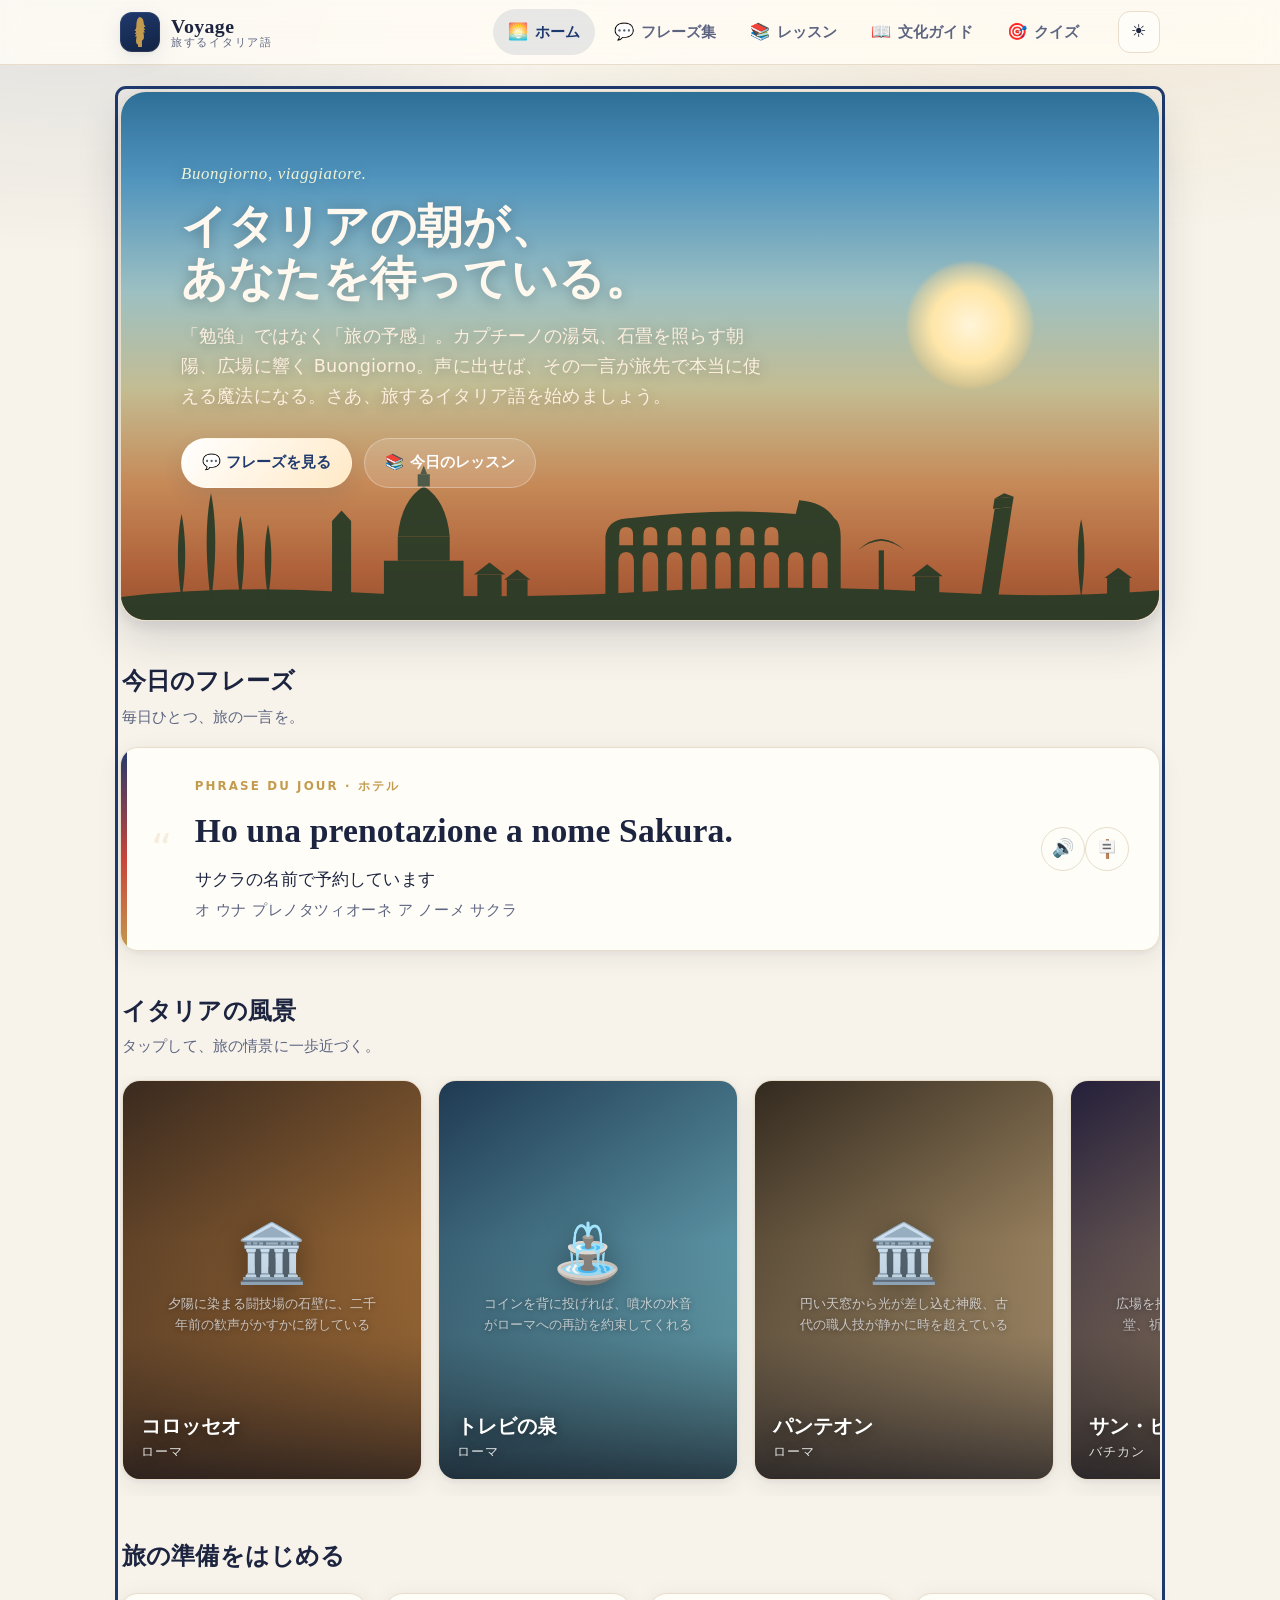
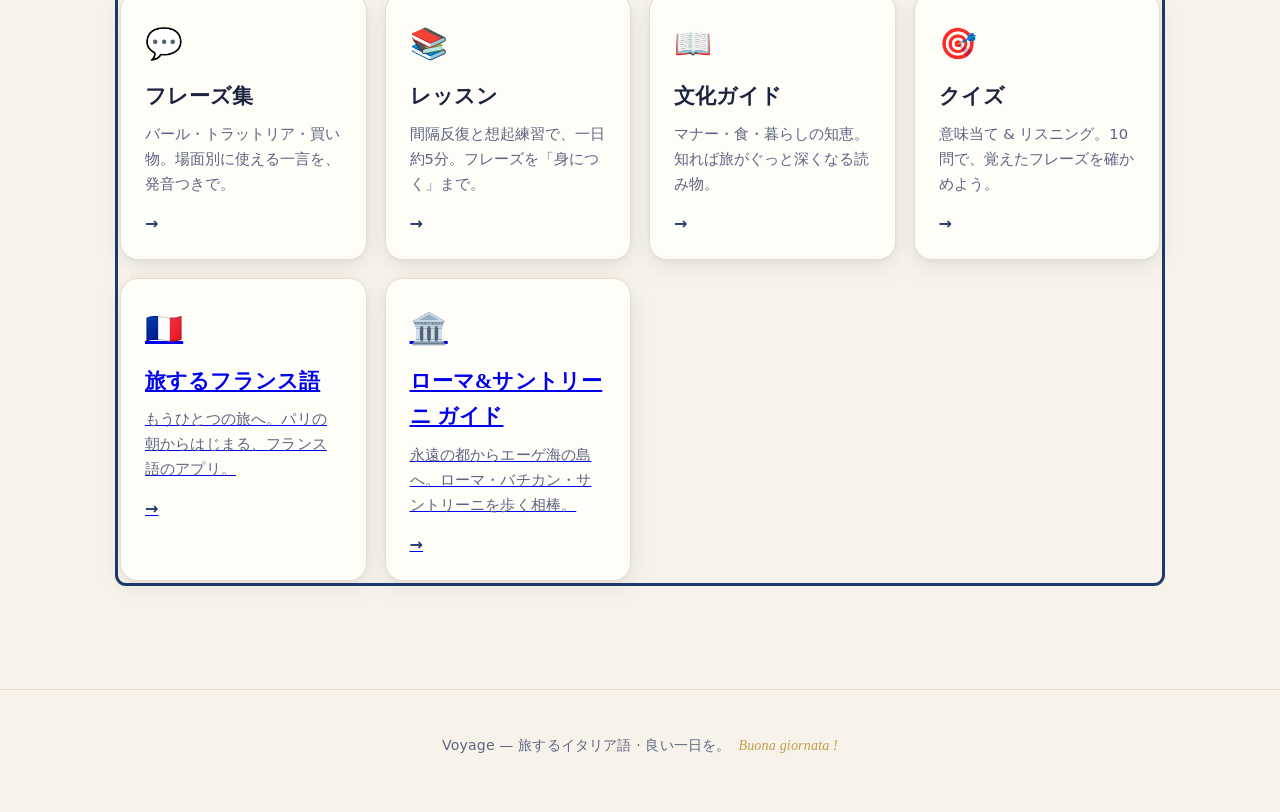
==== app-it.html @ c8b0aee8 "旅するイタリア語 + 学習システム(SRS・想起フリップ・シャドーイング・シーン会話ドリル) - app-it.html: イタリア語版アプリ(118句・文化12本・写真16点・会話6シーン) - j" ====
<!DOCTYPE html>
<html lang="ja" data-theme="light">
<head>
  <meta charset="UTF-8">
  <meta name="viewport" content="width=device-width, initial-scale=1.0">
  <meta name="description" content="Voyage — 旅するイタリア語。イタリア旅行を最高に楽しむためのフレーズ & 文化アプリ。">
  <meta name="color-scheme" content="light dark">
  <title>Voyage — 旅するイタリア語</title>
  <link rel="icon" href="data:image/svg+xml,%3Csvg xmlns='http://www.w3.org/2000/svg' viewBox='0 0 100 100'%3E%3Ctext y='.9em' font-size='90'%3E🇮🇹%3C/text%3E%3C/svg%3E">
  <link rel="stylesheet" href="css/style.css">
  <link rel="stylesheet" href="css/learn.css">
  <!-- テーマのちらつき防止: 描画前に保存済みテーマを適用(index.html と同一) -->
  <script>
    (function () {
      try {
        var t = localStorage.getItem('voyage.theme');
        if (!t) {
          t = window.matchMedia && window.matchMedia('(prefers-color-scheme: dark)').matches ? 'dark' : 'light';
        }
        document.documentElement.setAttribute('data-theme', t);
      } catch (e) {}
    })();
  </script>
  <!-- イタリアの朝のヒーロー配色: 空色 → オリーブ → テラコッタ。
       style.css は編集せず、このページ内でヒーローの空とスカイラインだけ上書きする。
       スカイラインは糸杉(イタリアの緑)で、国旗の緑をさりげない差し色に。 -->
  <style>
    .hero {
      background:
        linear-gradient(180deg,
          #2e6f97 0%,
          #4f93bd 16%,
          #9dc0c2 38%,
          #c3bd93 56%,
          #c68a58 74%,
          #b0633b 90%,
          #97502e 100%);
    }
    [data-theme="dark"] .hero {
      background:
        linear-gradient(180deg,
          #06121c 0%,
          #0e2739 24%,
          #223f3a 46%,
          #4d3d2e 66%,
          #7c4a2c 88%,
          #8f5730 100%);
    }
    /* 糸杉の緑をスカイラインに。国旗の緑をさりげなく忍ばせる */
    .hero__skyline { color: #253a26; opacity: .92; }
    [data-theme="dark"] .hero__skyline { color: #05070a; }
    .hero__eyebrow { color: #eef2d6; }
  </style>
</head>
<body>
  <a class="skip-link" href="#main">本文へスキップ</a>

  <!-- ヘッダー -->
  <header class="app-header">
    <div class="app-header__inner">
      <a class="brand" href="#" data-nav="home" aria-label="Voyage ホーム">
        <span class="brand__mark" aria-hidden="true">
          <!-- 糸杉(イタリア)のインラインSVGシルエット -->
          <svg viewBox="0 0 24 40" width="18" height="30" fill="currentColor" role="img">
            <path d="M9.4 40v-3.4c-1.7-.5-2.7-2-2.7-5.1 0-2.3.4-4.1.9-5.6-1 .3-1.8.2-2.3-.6 1-.4 1.5-1.4 1.8-2.9-.9.4-1.7.2-2.2-.7 1.1-.4 1.7-1.6 2-3.4-.9.5-1.7.3-2.2-.6 1.4-.6 2.1-2.3 2.4-4.8C7.3 3.4 9.2.7 12 0c2.8.7 4.7 3.4 4.9 7.5.3 2.5 1 4.2 2.4 4.8-.5.9-1.3 1.1-2.2.6.3 1.8.9 3 2 3.4-.5.9-1.3 1.1-2.2.7.3 1.5.8 2.5 1.8 2.9-.5.8-1.3.9-2.3.6.5 1.5.9 3.3.9 5.6 0 3.1-1 4.6-2.7 5.1V40z"/>
          </svg>
        </span>
        <span class="brand__text">
          <span class="brand__name">Voyage</span>
          <span class="brand__sub">旅するイタリア語</span>
        </span>
      </a>

      <nav class="tabs" role="tablist" aria-label="メインナビゲーション">
        <button class="tabs__btn is-active" role="tab" data-nav="home" aria-selected="true"><span class="tabs__icon" aria-hidden="true">🌅</span><span class="tabs__label">ホーム</span></button>
        <button class="tabs__btn" role="tab" data-nav="phrases" aria-selected="false"><span class="tabs__icon" aria-hidden="true">💬</span><span class="tabs__label">フレーズ集</span></button>
        <button class="tabs__btn" role="tab" data-nav="learn" aria-selected="false"><span class="tabs__icon" aria-hidden="true">📚</span><span class="tabs__label">レッスン</span></button>
        <button class="tabs__btn" role="tab" data-nav="culture" aria-selected="false"><span class="tabs__icon" aria-hidden="true">📖</span><span class="tabs__label">文化ガイド</span></button>
        <button class="tabs__btn" role="tab" data-nav="quiz" aria-selected="false"><span class="tabs__icon" aria-hidden="true">🎯</span><span class="tabs__label">クイズ</span></button>
      </nav>

      <button class="theme-toggle" id="themeToggle" type="button" aria-label="テーマ切替" title="ライト / ダーク切替">
        <span class="theme-toggle__icon theme-toggle__icon--sun" aria-hidden="true">☀️</span>
        <span class="theme-toggle__icon theme-toggle__icon--moon" aria-hidden="true">🌙</span>
      </button>
    </div>
  </header>

  <!-- メイン -->
  <main id="main" class="app-main">

    <!-- ホーム -->
    <section id="view-home" class="view is-active" role="tabpanel" aria-label="ホーム" tabindex="-1">
      <div class="hero">
        <div class="hero__sky" aria-hidden="true">
          <span class="hero__sun"></span>
          <svg class="hero__skyline" viewBox="0 0 1200 220" preserveAspectRatio="xMidYMax meet" role="img" aria-label="イタリアの街並みのシルエット">
            <g fill="currentColor">
              <!-- 丘陵の地平線(トスカーナの起伏) -->
              <path d="M0 220 L0 192 Q 120 178 260 186 Q 430 196 600 186 Q 780 176 960 187 Q 1090 194 1200 184 L1200 220 Z"/>
              <!-- 糸杉の並木(左) -->
              <path d="M70 194 C 63 150 66 116 70 96 C 74 116 77 150 70 194 Z"/>
              <path d="M104 198 C 96 138 99 96 104 72 C 109 96 112 138 104 198 Z"/>
              <path d="M138 195 C 131 148 134 116 138 98 C 142 116 145 148 138 195 Z"/>
              <path d="M170 193 C 164 154 166 126 170 108 C 174 126 176 154 170 193 Z"/>
              <!-- ジョットの鐘楼 -->
              <path d="M244 192 L244 104 L266 104 L266 192 Z"/>
              <path d="M244 104 L255 92 L266 104 Z"/>
              <!-- フィレンツェのドゥオーモ(クーポラ + ランタン) -->
              <path d="M304 192 L304 150 L396 150 L396 192 Z"/>
              <path d="M320 150 L320 122 L380 122 L380 150 Z"/>
              <path d="M320 122 Q 324 80 350 64 Q 376 80 380 122 Z"/>
              <path d="M343 64 L343 50 L357 50 L357 64 Z"/>
              <path d="M346 50 L350 40 L354 50 Z"/>
              <!-- 街の屋根(フィラー) -->
              <path d="M412 192 L412 166 L440 166 L440 192 Z"/>
              <path d="M408 166 L426 152 L444 166 Z"/>
              <path d="M446 192 L446 172 L470 172 L470 192 Z"/>
              <path d="M443 172 L458 160 L473 172 Z"/>
              <!-- コロッセオ(アーチのアーケード / 崩れた外壁) -->
              <path fill-rule="evenodd" d="M560 192 L560 122 Q 562 106 578 102 Q 690 88 780 96 L784 80 Q 812 82 824 100 Q 832 106 832 122 L832 192 Z
                M575 192 L575 152 Q 575 140 584 140 Q 593 140 593 152 L593 192 Z
                M603 192 L603 152 Q 603 140 612 140 Q 621 140 621 152 L621 192 Z
                M631 192 L631 152 Q 631 140 640 140 Q 649 140 649 152 L649 192 Z
                M659 192 L659 152 Q 659 140 668 140 Q 677 140 677 152 L677 192 Z
                M687 192 L687 152 Q 687 140 696 140 Q 705 140 705 152 L705 192 Z
                M715 192 L715 152 Q 715 140 724 140 Q 733 140 733 152 L733 192 Z
                M743 192 L743 152 Q 743 140 752 140 Q 761 140 761 152 L761 192 Z
                M771 192 L771 152 Q 771 140 780 140 Q 789 140 789 152 L789 192 Z
                M799 192 L799 152 Q 799 140 808 140 Q 817 140 817 152 L817 192 Z
                M576 132 L576 120 Q 576 111 584 111 Q 592 111 592 120 L592 132 Z
                M604 132 L604 120 Q 604 111 612 111 Q 620 111 620 120 L620 132 Z
                M632 132 L632 120 Q 632 111 640 111 Q 648 111 648 120 L648 132 Z
                M660 132 L660 120 Q 660 111 668 111 Q 676 111 676 120 L676 132 Z
                M688 132 L688 120 Q 688 111 696 111 Q 704 111 704 120 L704 132 Z
                M716 132 L716 120 Q 716 111 724 111 Q 732 111 732 120 L732 132 Z
                M744 132 L744 120 Q 744 111 752 111 Q 760 111 760 120 L760 132 Z"/>
              <!-- 傘松(ローマの石松) -->
              <path d="M876 192 L876 138 L882 138 L882 192 Z"/>
              <path d="M852 138 Q 879 112 906 138 Q 894 128 879 127 Q 864 128 852 138 Z"/>
              <!-- 家並み(フィラー) -->
              <path d="M918 192 L918 168 L946 168 L946 192 Z"/>
              <path d="M914 168 L932 154 L950 168 Z"/>
              <!-- ピサの斜塔(右に傾く) -->
              <path d="M994 192 L1010 90 L1030 88 L1014 192 Z"/>
              <path d="M1008 90 L1010 78 L1032 76 L1030 88 Z"/>
              <path d="M1010 78 L1021 72 L1032 76 Z"/>
              <!-- 糸杉と家(右) -->
              <path d="M1110 193 C 1104 150 1106 120 1110 102 C 1114 120 1116 150 1110 193 Z"/>
              <path d="M1140 192 L1140 170 L1166 170 L1166 192 Z"/>
              <path d="M1137 170 L1153 158 L1169 170 Z"/>
            </g>
          </svg>
        </div>
        <div class="hero__content">
          <p class="hero__eyebrow">Buongiorno, viaggiatore.</p>
          <h1 class="hero__title"><span>イタリアの朝が、</span><br><span>あなたを待っている。</span></h1>
          <p class="hero__lead">「勉強」ではなく「旅の予感」。カプチーノの湯気、石畳を照らす朝陽、広場に響く Buongiorno。声に出せば、その一言が旅先で本当に使える魔法になる。さあ、旅するイタリア語を始めましょう。</p>
          <div class="hero__actions">
            <button class="btn btn-primary" data-nav="phrases" type="button">💬 フレーズを見る</button>
            <button class="btn" data-nav="learn" type="button">📚 今日のレッスン</button>
          </div>
        </div>
      </div>

      <!-- 今日のフレーズ -->
      <div class="section">
        <div class="section__head">
          <h2 class="section__title">今日のフレーズ</h2>
          <p class="section__desc">毎日ひとつ、旅の一言を。</p>
        </div>
        <div id="dailyPhrase" class="daily"></div>
      </div>

      <!-- イタリアの風景(写真ギャラリー) -->
      <div class="section gallery-section" id="gallerySection" hidden>
        <div class="section__head">
          <h2 class="section__title">イタリアの風景</h2>
          <p class="section__desc">タップして、旅の情景に一歩近づく。</p>
        </div>
        <div id="photoGallery" class="gallery" role="list" aria-label="イタリアの風景写真"></div>
      </div>

      <!-- 導線カード -->
      <div class="section">
        <div class="section__head">
          <h2 class="section__title">旅の準備をはじめる</h2>
        </div>
        <div class="nav-cards">
          <button class="nav-card" data-nav="phrases" type="button">
            <span class="nav-card__icon" aria-hidden="true">💬</span>
            <span class="nav-card__title">フレーズ集</span>
            <span class="nav-card__desc">バール・トラットリア・買い物。場面別に使える一言を、発音つきで。</span>
            <span class="nav-card__go" aria-hidden="true">→</span>
          </button>
          <button class="nav-card" data-nav="learn" type="button">
            <span class="nav-card__icon" aria-hidden="true">📚</span>
            <span class="nav-card__title">レッスン</span>
            <span class="nav-card__desc">間隔反復と想起練習で、一日約5分。フレーズを「身につく」まで。</span>
            <span class="nav-card__go" aria-hidden="true">→</span>
          </button>
          <button class="nav-card" data-nav="culture" type="button">
            <span class="nav-card__icon" aria-hidden="true">📖</span>
            <span class="nav-card__title">文化ガイド</span>
            <span class="nav-card__desc">マナー・食・暮らしの知恵。知れば旅がぐっと深くなる読み物。</span>
            <span class="nav-card__go" aria-hidden="true">→</span>
          </button>
          <button class="nav-card" data-nav="quiz" type="button">
            <span class="nav-card__icon" aria-hidden="true">🎯</span>
            <span class="nav-card__title">クイズ</span>
            <span class="nav-card__desc">意味当て & リスニング。10問で、覚えたフレーズを確かめよう。</span>
            <span class="nav-card__go" aria-hidden="true">→</span>
          </button>
          <a class="nav-card" href="index.html">
            <span class="nav-card__icon" aria-hidden="true">🇫🇷</span>
            <span class="nav-card__title">旅するフランス語</span>
            <span class="nav-card__desc">もうひとつの旅へ。パリの朝からはじまる、フランス語のアプリ。</span>
            <span class="nav-card__go" aria-hidden="true">→</span>
          </a>
          <a class="nav-card" href="guide-it.html">
            <span class="nav-card__icon" aria-hidden="true">🏛️</span>
            <span class="nav-card__title">ローマ&amp;サントリーニ ガイド</span>
            <span class="nav-card__desc">永遠の都からエーゲ海の島へ。ローマ・バチカン・サントリーニを歩く相棒。</span>
            <span class="nav-card__go" aria-hidden="true">→</span>
          </a>
        </div>
      </div>
    </section>

    <!-- フレーズ集 -->
    <section id="view-phrases" class="view" role="tabpanel" aria-label="フレーズ集" tabindex="-1" hidden>
      <div class="view__head">
        <h1 class="view__title">フレーズ集</h1>
        <p class="view__lead">場面を選んで、旅先で使える一言を。☆でお気に入りに保存できます。</p>
      </div>
      <div id="phraseChips" class="chips" role="toolbar" aria-label="カテゴリで絞り込み"></div>
      <div id="phraseList" class="phrase-grid" aria-live="polite"></div>
    </section>

    <!-- レッスン -->
    <section id="view-learn" class="view" role="tabpanel" aria-label="レッスン" tabindex="-1" hidden>
      <div class="view__head">
        <h1 class="view__title">レッスン</h1>
        <p class="view__lead">今日のレッスンは約5分。間隔をあけて思い出し、声に出して、体にしみこませよう。</p>
      </div>
      <div id="learnRoot" class="learn-mount quiz-mount"></div>
    </section>

    <!-- 文化ガイド -->
    <section id="view-culture" class="view" role="tabpanel" aria-label="文化ガイド" tabindex="-1" hidden>
      <div class="view__head">
        <h1 class="view__title">文化ガイド</h1>
        <p class="view__lead">知っておくと旅が変わる、イタリアの作法と暮らしの知恵。</p>
      </div>
      <div id="cultureChips" class="chips" role="toolbar" aria-label="カテゴリで絞り込み"></div>
      <div id="cultureList" class="culture-grid" aria-live="polite"></div>
    </section>

    <!-- クイズ -->
    <section id="view-quiz" class="view" role="tabpanel" aria-label="クイズ" tabindex="-1" hidden>
      <div class="view__head">
        <h1 class="view__title">クイズ</h1>
        <p class="view__lead">全10問。意味当てとリスニングで、フレーズの記憶を確かめよう。</p>
      </div>
      <div id="quizRoot" class="quiz-mount"></div>
    </section>

  </main>

  <!-- モーダル(文化ガイド全文) -->
  <div id="modal" class="modal" role="dialog" aria-modal="true" aria-labelledby="modalTitle" hidden>
    <div class="modal__backdrop" data-close></div>
    <div class="modal__panel" role="document">
      <button class="modal__close" type="button" aria-label="閉じる" data-close>✕</button>
      <div id="modalBody" class="modal__body"></div>
    </div>
  </div>

  <!-- ライトボックス(写真拡大) -->
  <div id="lightbox" class="lightbox" role="dialog" aria-modal="true" aria-labelledby="lightboxTitle" hidden>
    <div class="lightbox__backdrop" data-lb-close></div>
    <figure class="lightbox__panel" role="document">
      <button class="lightbox__close" type="button" aria-label="閉じる" data-lb-close>✕</button>
      <div id="lightboxStage" class="lightbox__stage"></div>
      <figcaption id="lightboxCaption" class="lightbox__caption"></figcaption>
    </figure>
  </div>

  <footer class="app-footer">
    <p>Voyage — 旅するイタリア語 · 良い一日を。<span class="app-footer__fr">Buona giornata !</span></p>
  </footer>

  <!-- 言語設定(データ / スクリプトより前に定義): 音声・保存キーをイタリア語版に -->
  <script>
    window.APP_LANG = 'it-IT';
    window.APP_FAV_KEY = 'voyage.it.favs';
    window.APP_QUIZ_KEY = 'voyage.it.quiz.best';
    window.APP_STORE_PREFIX = 'voyage.it';
    window.APP_QUIZ_ICON = '🇮🇹';
  </script>

  <!-- データ → クイズ → レッスン → アプリ本体 の順で読み込む(DESIGN.md イタリア編 準拠) -->
  <script src="data/phrases-it.js"></script>
  <script src="data/culture-it.js"></script>
  <script src="data/photos-it.js"></script>
  <script src="data/dialogues-it.js"></script>
  <script src="js/quiz.js"></script>
  <script src="js/learn.js"></script>
  <script src="js/app.js"></script>
</body>
</html>
---- css/style.css ----
/* =========================================================
   Voyage — 旅するフランス語  デザインシステム
   世界観: パリの朝。クリーム地に深紺・トリコロールの差し色・金。
   ========================================================= */

/* --- CSS変数契約(ライト) --- */
:root {
  --bg: #f7f3ea;
  --surface: #fffdf8;
  --ink: #1c2440;
  --ink-soft: #5c6480;
  --line: #e7ddca;
  --accent: #1f3a6e;        /* 深紺(主アクセント) */
  --accent-2: #c8443a;      /* 赤(トリコロール) */
  --gold: #c39b4e;          /* 金 */
  --radius: 18px;
  --shadow: 0 6px 24px rgba(28, 36, 64, 0.08), 0 2px 6px rgba(28, 36, 64, 0.05);

  /* 派生トークン */
  --bg-2: #efe7d6;
  --accent-soft: rgba(31, 58, 110, 0.10);
  --accent2-soft: rgba(200, 68, 58, 0.10);
  --gold-soft: rgba(195, 155, 78, 0.16);
  --shadow-lift: 0 18px 44px rgba(28, 36, 64, 0.16), 0 6px 14px rgba(28, 36, 64, 0.08);
  --serif: Georgia, "Times New Roman", "Yu Mincho", "Hiragino Mincho ProN", serif;
  --sans: system-ui, -apple-system, "Segoe UI", "Hiragino Sans", "Noto Sans JP", Meiryo, sans-serif;
  --header-h: 64px;
  --maxw: 1080px;
  --ease: cubic-bezier(.22, .61, .36, 1);
}

/* --- CSS変数契約(ダーク) --- */
[data-theme="dark"] {
  --bg: #10131f;
  --surface: #191d2e;
  --ink: #eef0f8;
  --ink-soft: #a3a9c4;
  --line: #2a3049;
  --accent: #7ea2e0;
  --accent-2: #e0736a;
  --gold: #d9b876;
  --radius: 18px;
  --shadow: 0 8px 28px rgba(0, 0, 0, 0.44), 0 2px 8px rgba(0, 0, 0, 0.3);

  --bg-2: #171b2b;
  --accent-soft: rgba(126, 162, 224, 0.16);
  --accent2-soft: rgba(224, 115, 106, 0.16);
  --gold-soft: rgba(217, 184, 118, 0.16);
  --shadow-lift: 0 22px 50px rgba(0, 0, 0, 0.55), 0 8px 18px rgba(0, 0, 0, 0.4);
}

/* --- リセット & 基本 --- */
*, *::before, *::after { box-sizing: border-box; }
html { -webkit-text-size-adjust: 100%; scroll-behavior: smooth; }
body {
  margin: 0;
  font-family: var(--sans);
  color: var(--ink);
  background: var(--bg);
  line-height: 1.7;
  letter-spacing: .01em;
  min-height: 100vh;
  -webkit-font-smoothing: antialiased;
  transition: background-color .5s var(--ease), color .5s var(--ease);
}
body::before {
  /* うっすらとした朝焼けの空気感 */
  content: "";
  position: fixed;
  inset: 0;
  pointer-events: none;
  z-index: 0;
  background:
    radial-gradient(1100px 520px at 85% -8%, var(--gold-soft), transparent 60%),
    radial-gradient(900px 480px at 5% 0%, var(--accent-soft), transparent 55%);
  opacity: .9;
}
img, svg { max-width: 100%; }
button { font: inherit; color: inherit; cursor: pointer; }
:focus-visible { outline: 3px solid var(--accent); outline-offset: 2px; border-radius: 6px; }

.skip-link {
  position: fixed; top: -60px; left: 12px; z-index: 200;
  background: var(--accent); color: #fff; padding: 10px 16px; border-radius: 10px;
  transition: top .2s var(--ease);
}
.skip-link:focus { top: 12px; }

/* =========================================================
   ヘッダー / タブ
   ========================================================= */
.app-header {
  position: sticky; top: 0; z-index: 100;
  background: color-mix(in srgb, var(--surface) 82%, transparent);
  border-bottom: 1px solid var(--line);
}
/* ブラーは擬似要素に置く: header 自体に backdrop-filter を掛けると
   子孫の position: fixed の基準が header になり、モバイルの下部タブバーが壊れるため */
.app-header::before {
  content: ""; position: absolute; inset: 0; z-index: -1;
  backdrop-filter: saturate(1.4) blur(14px);
  -webkit-backdrop-filter: saturate(1.4) blur(14px);
}
.app-header__inner {
  max-width: var(--maxw); margin: 0 auto; height: var(--header-h);
  display: flex; align-items: center; gap: 18px;
  padding: 0 20px;
}
.brand { display: flex; align-items: center; gap: 11px; text-decoration: none; color: var(--ink); }
.brand__mark {
  display: grid; place-items: center; width: 40px; height: 40px; border-radius: 12px;
  color: var(--gold);
  background: linear-gradient(160deg, var(--accent), color-mix(in srgb, var(--accent) 60%, #000));
  box-shadow: inset 0 0 0 1px rgba(255,255,255,.08), var(--shadow);
}
.brand__text { display: flex; flex-direction: column; line-height: 1.05; }
.brand__name { font-family: var(--serif); font-size: 1.24rem; font-weight: 700; letter-spacing: .02em; }
.brand__sub { font-size: .68rem; color: var(--ink-soft); letter-spacing: .16em; }

.tabs { display: flex; gap: 4px; margin-left: auto; margin-right: 6px; }
.tabs__btn {
  display: inline-flex; align-items: center; gap: 7px;
  border: 0; background: transparent; color: var(--ink-soft);
  padding: 9px 15px; border-radius: 999px; font-size: .92rem; font-weight: 600;
  position: relative; transition: color .25s var(--ease), background-color .25s var(--ease);
}
.tabs__btn:hover { color: var(--ink); background: var(--accent-soft); }
.tabs__btn.is-active { color: var(--accent); background: var(--accent-soft); }
.tabs__icon { font-size: 1.02rem; }

.theme-toggle {
  width: 42px; height: 42px; border-radius: 12px; border: 1px solid var(--line);
  background: var(--surface); display: grid; place-items: center; overflow: hidden;
  position: relative; transition: transform .3s var(--ease), border-color .25s;
}
.theme-toggle:hover { transform: translateY(-1px); border-color: var(--gold); }
.theme-toggle__icon { position: absolute; font-size: 1.1rem; transition: transform .45s var(--ease), opacity .35s var(--ease); }
.theme-toggle__icon--sun { opacity: 1; transform: translateY(0) rotate(0); }
.theme-toggle__icon--moon { opacity: 0; transform: translateY(120%) rotate(-40deg); }
[data-theme="dark"] .theme-toggle__icon--sun { opacity: 0; transform: translateY(-120%) rotate(40deg); }
[data-theme="dark"] .theme-toggle__icon--moon { opacity: 1; transform: translateY(0) rotate(0); }

/* =========================================================
   レイアウト / 共通
   ========================================================= */
.app-main { position: relative; z-index: 1; max-width: var(--maxw); margin: 0 auto; padding: 26px 20px 88px; }
.view { animation: viewIn .5s var(--ease) both; }
.view[hidden] { display: none; }
@keyframes viewIn { from { opacity: 0; transform: translateY(14px); } to { opacity: 1; transform: none; } }

.view__head { margin: 6px 2px 22px; }
.view__title { font-family: var(--serif); font-size: clamp(1.7rem, 4vw, 2.3rem); margin: 0 0 6px; letter-spacing: .01em; }
.view__lead { margin: 0; color: var(--ink-soft); max-width: 60ch; }

.section { margin-top: 40px; }
.section__head { margin: 0 2px 16px; }
.section__title { font-family: var(--serif); font-size: 1.5rem; margin: 0; }
.section__desc { margin: 3px 0 0; color: var(--ink-soft); font-size: .95rem; }

/* --- カード --- */
.card {
  background: var(--surface);
  border: 1px solid var(--line);
  border-radius: var(--radius);
  box-shadow: var(--shadow);
  transition: transform .35s var(--ease), box-shadow .35s var(--ease), border-color .3s var(--ease);
}

/* --- ボタン --- */
.btn {
  display: inline-flex; align-items: center; justify-content: center; gap: 8px;
  border: 1px solid var(--line); background: var(--surface); color: var(--ink);
  padding: 11px 20px; border-radius: 999px; font-weight: 650; font-size: .95rem;
  transition: transform .2s var(--ease), box-shadow .25s var(--ease), border-color .25s, background-color .25s;
}
.btn:hover { transform: translateY(-2px); box-shadow: var(--shadow); border-color: var(--gold); }
.btn:active { transform: translateY(0); }
.btn-primary {
  border-color: transparent; color: #fff;
  background: linear-gradient(135deg, var(--accent), color-mix(in srgb, var(--accent) 74%, var(--accent-2)));
  box-shadow: 0 8px 20px var(--accent-soft);
}
.btn-primary:hover { border-color: transparent; box-shadow: 0 14px 30px var(--accent-soft); }
[data-theme="dark"] .btn-primary { color: #0d1020; }

/* --- チップ --- */
.chips { display: flex; flex-wrap: wrap; gap: 9px; margin: 0 2px 22px; }
.chip {
  border: 1px solid var(--line); background: var(--surface); color: var(--ink-soft);
  padding: 8px 15px; border-radius: 999px; font-size: .9rem; font-weight: 600;
  display: inline-flex; align-items: center; gap: 6px; white-space: nowrap;
  transition: transform .18s var(--ease), color .2s, background-color .2s, border-color .2s, box-shadow .2s;
}
.chip:hover { transform: translateY(-2px); color: var(--ink); border-color: var(--gold); }
.chip.is-active {
  color: #fff; border-color: transparent;
  background: linear-gradient(135deg, var(--accent), color-mix(in srgb, var(--accent) 72%, var(--accent-2)));
  box-shadow: 0 6px 16px var(--accent-soft);
}
[data-theme="dark"] .chip.is-active { color: #0d1020; }
.chip--fav.is-active {
  background: linear-gradient(135deg, var(--gold), color-mix(in srgb, var(--gold) 68%, var(--accent-2)));
  color: #2a1e06;
}

/* =========================================================
   ホーム: ヒーロー
   ========================================================= */
.hero {
  position: relative; overflow: hidden;
  border-radius: 26px; border: 1px solid var(--line);
  box-shadow: var(--shadow-lift);
  background:
    linear-gradient(180deg,
      #2a2350 0%,
      #4a3a6b 24%,
      #8a5a72 46%,
      #d98b6a 68%,
      #f2c185 84%,
      #fbe3ba 100%);
  isolation: isolate;
}
[data-theme="dark"] .hero {
  background:
    linear-gradient(180deg,
      #090b17 0%,
      #1a1636 26%,
      #3a2952 48%,
      #6b3f56 70%,
      #9c5a4a 88%,
      #b87545 100%);
}
.hero__sky { position: absolute; inset: 0; z-index: 0; pointer-events: none; }
.hero__sun {
  position: absolute; right: 12%; top: 32%; width: 128px; height: 128px; border-radius: 50%;
  background: radial-gradient(circle, #fff5da 0%, #ffe6a8 42%, rgba(255,214,138,.35) 66%, transparent 72%);
  filter: blur(1px);
  animation: sunRise 1.6s var(--ease) both;
}
@keyframes sunRise { from { transform: translateY(40px) scale(.8); opacity: 0; } to { transform: none; opacity: 1; } }
/* 星々(ダークのみ薄く) */
.hero__sky::before {
  content: ""; position: absolute; inset: 0; opacity: 0;
  background-image:
    radial-gradient(1.4px 1.4px at 12% 18%, #fff, transparent),
    radial-gradient(1.2px 1.2px at 28% 32%, #fff, transparent),
    radial-gradient(1.5px 1.5px at 46% 12%, #fff, transparent),
    radial-gradient(1.1px 1.1px at 68% 26%, #fff, transparent),
    radial-gradient(1.3px 1.3px at 82% 14%, #fff, transparent);
  transition: opacity .6s var(--ease);
}
[data-theme="dark"] .hero__sky::before { opacity: .7; }
.hero__skyline { position: absolute; left: 0; right: 0; bottom: -1px; width: 100%; height: auto; color: #1a1330; opacity: .9; }
[data-theme="dark"] .hero__skyline { color: #05060f; }

.hero__content {
  position: relative; z-index: 1;
  padding: clamp(34px, 6vw, 68px) clamp(24px, 5vw, 60px) clamp(96px, 12vw, 132px);
  max-width: 720px;
  color: #fff8ee;
  text-shadow: 0 2px 14px rgba(0,0,0,.28);
}
.hero__eyebrow {
  font-family: var(--serif); font-style: italic; font-size: 1.05rem; letter-spacing: .04em;
  color: #ffe6bf; margin: 0 0 12px;
  animation: fadeUp .6s var(--ease) .05s both;
}
.hero__title {
  font-family: var(--serif); font-weight: 700; margin: 0 0 16px;
  font-size: clamp(1.55rem, 7vw, 2.85rem); line-height: 1.16; letter-spacing: .005em;
  animation: fadeUp .7s var(--ease) .12s both;
}
/* 行の途中で折り返して1文字だけ孤立するのを防ぐ */
.hero__title span { display: inline-block; }
.hero__lead {
  margin: 0 0 26px; font-size: clamp(.98rem, 2vw, 1.1rem); color: #fdeede; max-width: 52ch;
  animation: fadeUp .7s var(--ease) .2s both;
}
.hero__actions { display: flex; flex-wrap: wrap; gap: 12px; animation: fadeUp .7s var(--ease) .28s both; }
.hero__actions .btn { backdrop-filter: blur(4px); background: rgba(255,255,255,.14); border-color: rgba(255,255,255,.3); color: #fff; }
.hero__actions .btn:hover { background: rgba(255,255,255,.24); border-color: #fff; }
.hero__actions .btn-primary { background: linear-gradient(135deg, #fff, #ffe9c6); color: var(--accent); border-color: transparent; }
.hero__actions .btn-primary:hover { background: linear-gradient(135deg, #fff, #ffdfa8); }
@keyframes fadeUp { from { opacity: 0; transform: translateY(16px); } to { opacity: 1; transform: none; } }

/* =========================================================
   今日のフレーズ
   ========================================================= */
.daily { position: relative; }
.daily__card {
  display: flex; align-items: center; gap: 22px; flex-wrap: wrap;
  padding: 28px 30px; position: relative; overflow: hidden;
}
.daily__card::before {
  content: ""; position: absolute; left: 0; top: 0; bottom: 0; width: 6px;
  background: linear-gradient(180deg, var(--accent), var(--accent-2) 55%, var(--gold));
}
.daily__quote { font-size: 2.6rem; line-height: 1; color: var(--gold-soft); }
.daily__body { flex: 1; min-width: 240px; }
.daily__label { font-size: .74rem; letter-spacing: .18em; text-transform: uppercase; color: var(--gold); font-weight: 700; margin: 0 0 6px; }
.daily__fr { font-family: var(--serif); font-size: clamp(1.6rem, 4vw, 2.1rem); font-weight: 700; margin: 0 0 6px; color: var(--ink); }
.daily__ja { font-size: 1.06rem; margin: 0 0 3px; }
.daily__kana { color: var(--ink-soft); font-size: .92rem; margin: 0; letter-spacing: .04em; }
.daily__note { margin: 10px 0 0; font-size: .86rem; color: var(--ink-soft); padding: 8px 12px; background: var(--gold-soft); border-radius: 10px; display: inline-block; }
.daily__actions { display: flex; align-items: center; }

/* =========================================================
   導線カード
   ========================================================= */
.nav-cards { display: grid; grid-template-columns: repeat(auto-fit, minmax(240px, 1fr)); gap: 18px; }
.nav-card {
  text-align: left; border: 1px solid var(--line); background: var(--surface);
  border-radius: var(--radius); box-shadow: var(--shadow);
  padding: 24px 24px 22px; display: flex; flex-direction: column; gap: 8px; position: relative; overflow: hidden;
  transition: transform .35s var(--ease), box-shadow .35s var(--ease), border-color .3s;
}
.nav-card::after {
  content: ""; position: absolute; inset: 0; opacity: 0; pointer-events: none;
  background: radial-gradient(120% 90% at 100% 0%, var(--accent-soft), transparent 60%);
  transition: opacity .4s var(--ease);
}
.nav-card:hover { transform: translateY(-6px); box-shadow: var(--shadow-lift); border-color: var(--gold); }
.nav-card:hover::after { opacity: 1; }
.nav-card__icon { font-size: 1.9rem; }
.nav-card__title { font-family: var(--serif); font-size: 1.3rem; font-weight: 700; }
.nav-card__desc { color: var(--ink-soft); font-size: .92rem; }
.nav-card__go { margin-top: 6px; color: var(--accent); font-weight: 700; transition: transform .3s var(--ease); }
.nav-card:hover .nav-card__go { transform: translateX(6px); }

/* =========================================================
   フレーズ集
   ========================================================= */
.phrase-grid { display: grid; grid-template-columns: repeat(auto-fill, minmax(300px, 1fr)); gap: 18px; }
.phrase-card {
  padding: 22px 22px 18px; display: flex; flex-direction: column; gap: 4px; position: relative;
  animation: cardIn .45s var(--ease) both;
}
.phrase-card:hover { transform: translateY(-5px); box-shadow: var(--shadow-lift); border-color: var(--gold); }
@keyframes cardIn { from { opacity: 0; transform: translateY(12px); } to { opacity: 1; transform: none; } }
.phrase-card__top { display: flex; align-items: flex-start; justify-content: space-between; gap: 10px; }
.phrase-card__fr { font-family: var(--serif); font-size: 1.5rem; font-weight: 700; line-height: 1.2; margin: 0; color: var(--ink); }
.phrase-card__ja { font-size: 1.02rem; margin: 8px 0 0; }
.phrase-card__kana { color: var(--ink-soft); font-size: .88rem; margin: 2px 0 0; letter-spacing: .04em; }
.phrase-card__note { margin: 12px 0 0; font-size: .82rem; color: var(--ink-soft); border-top: 1px dashed var(--line); padding-top: 10px; }
.phrase-card__actions { display: flex; align-items: center; gap: 8px; margin-top: 14px; }

/* 空表示 */
.empty { text-align: center; color: var(--ink-soft); padding: 60px 20px; grid-column: 1 / -1; }
.empty__icon { font-size: 2.4rem; display: block; margin-bottom: 10px; }

/* --- 音声ボタン --- */
.speak-btn {
  flex: none; width: 44px; height: 44px; border-radius: 50%; border: 1px solid var(--line);
  background: var(--surface); display: grid; place-items: center; font-size: 1.12rem; position: relative;
  transition: transform .2s var(--ease), border-color .25s, background-color .25s, box-shadow .25s;
}
.speak-btn:hover { transform: scale(1.08); border-color: var(--accent); background: var(--accent-soft); }
.speak-btn.is-speaking { border-color: var(--accent); background: var(--accent-soft); }
.speak-btn.is-speaking::before,
.speak-btn.is-speaking::after {
  content: ""; position: absolute; inset: -2px; border-radius: 50%;
  border: 2px solid var(--accent); opacity: 0; animation: ripple 1.5s var(--ease) infinite;
}
.speak-btn.is-speaking::after { animation-delay: .55s; }
@keyframes ripple { 0% { transform: scale(1); opacity: .55; } 100% { transform: scale(1.7); opacity: 0; } }

/* --- 見せるカードボタン(音声ボタンと同じ操作列の丸ボタン) --- */
.show-btn {
  flex: none; width: 44px; height: 44px; border-radius: 50%; border: 1px solid var(--line);
  background: var(--surface); display: grid; place-items: center; font-size: 1.12rem; line-height: 1;
  transition: transform .2s var(--ease), border-color .25s, background-color .25s, box-shadow .25s;
}
.show-btn:hover { transform: scale(1.08); border-color: var(--gold); background: var(--gold-soft); }

/* --- お気に入りトグル --- */
.fav-btn {
  flex: none; width: 42px; height: 42px; border-radius: 50%; border: 1px solid var(--line);
  background: var(--surface); display: grid; place-items: center; font-size: 1.05rem; line-height: 1;
  color: var(--ink-soft); transition: transform .2s var(--ease), color .25s, border-color .25s, background-color .25s;
}
.fav-btn:hover { transform: scale(1.1); border-color: var(--gold); color: var(--gold); }
.fav-btn.is-fav { color: var(--gold); border-color: var(--gold); background: var(--gold-soft); animation: pop .35s var(--ease); }
@keyframes pop { 0% { transform: scale(1); } 40% { transform: scale(1.32); } 100% { transform: scale(1); } }
.phrase-card__actions .fav-btn { margin-left: auto; }

/* =========================================================
   文化ガイド
   ========================================================= */
.culture-grid { display: grid; grid-template-columns: repeat(auto-fill, minmax(280px, 1fr)); gap: 18px; }
.culture-card {
  text-align: left; padding: 24px; display: flex; flex-direction: column; gap: 8px; cursor: pointer;
  border: 1px solid var(--line); background: var(--surface); border-radius: var(--radius); box-shadow: var(--shadow);
  transition: transform .35s var(--ease), box-shadow .35s var(--ease), border-color .3s;
  animation: cardIn .45s var(--ease) both;
}
.culture-card:hover { transform: translateY(-6px); box-shadow: var(--shadow-lift); border-color: var(--gold); }
.culture-card__top { display: flex; align-items: center; gap: 12px; }
.culture-card__icon {
  font-size: 1.5rem; width: 48px; height: 48px; border-radius: 14px; display: grid; place-items: center; flex: none;
  background: var(--accent-soft);
}
.culture-card__cat { font-size: .72rem; letter-spacing: .12em; font-weight: 700; color: var(--accent); text-transform: uppercase; }
.culture-card__title { font-family: var(--serif); font-size: 1.24rem; font-weight: 700; margin: 2px 0 0; line-height: 1.25; }
.culture-card__summary { color: var(--ink-soft); font-size: .92rem; margin: 6px 0 0; }
.culture-card__more { margin-top: auto; padding-top: 12px; color: var(--accent); font-weight: 700; font-size: .88rem; display: inline-flex; align-items: center; gap: 6px; }
.culture-card:hover .culture-card__more { gap: 10px; }

/* =========================================================
   フランスの風景 — フォトギャラリー
   写真は実行時に Wikipedia から取得。失敗時も grad+emoji の下地で美しく。
   ========================================================= */
.gallery-section[hidden] { display: none; }

/* 横スクロール(scroll-snap)のカード列 */
.gallery {
  display: flex; gap: 16px;
  overflow-x: auto; overflow-y: hidden;
  scroll-snap-type: x mandatory;
  -webkit-overflow-scrolling: touch;
  padding: 4px 2px 16px; scroll-padding-left: 2px;
  scrollbar-width: thin; scrollbar-color: var(--line) transparent;
}
.gallery::-webkit-scrollbar { height: 8px; }
.gallery::-webkit-scrollbar-thumb { background: var(--line); border-radius: 999px; }
.gallery::-webkit-scrollbar-track { background: transparent; }

.photo-card {
  flex: 0 0 auto; width: 300px; aspect-ratio: 3 / 4;
  position: relative; overflow: hidden; padding: 0;
  border: 1px solid var(--line); border-radius: var(--radius);
  box-shadow: var(--shadow); background: var(--surface);
  scroll-snap-align: start; text-align: left;
  transition: transform .35s var(--ease), box-shadow .35s var(--ease), border-color .3s var(--ease);
  animation: cardIn .5s var(--ease) both;
}
.photo-card:hover { transform: translateY(-6px); box-shadow: var(--shadow-lift); border-color: var(--gold); }

/* グラデ下地 + emoji + 薄い caption(オフラインの下地) */
.photo-surface {
  position: absolute; inset: 0; overflow: hidden;
  display: grid; place-items: center; align-content: center; gap: 12px;
  padding: 20px;
}
.photo-surface__emoji {
  font-size: clamp(2.6rem, 8vw, 3.6rem); line-height: 1;
  filter: drop-shadow(0 4px 14px rgba(0, 0, 0, .3));
  transition: opacity .7s var(--ease), transform .7s var(--ease);
}
.photo-surface__caption {
  max-width: 84%; text-align: center;
  color: rgba(255, 255, 255, .82); font-size: .84rem; line-height: 1.55;
  text-shadow: 0 1px 6px rgba(0, 0, 0, .45);
  transition: opacity .6s var(--ease);
}
/* 取得した写真をフェードインで重ねる */
.photo-surface__img {
  position: absolute; inset: 0; width: 100%; height: 100%;
  object-fit: cover; opacity: 0; will-change: opacity;
  transition: opacity .9s var(--ease);
}
.photo-surface__img.is-loaded { opacity: 1; }
/* 写真が乗ったら下地の飾りをそっと沈める */
.photo-surface.has-photo .photo-surface__emoji { opacity: 0; transform: scale(.9); }
.photo-surface.has-photo .photo-surface__caption { opacity: 0; }

/* 名前 / 場所(下部スクリム上の白文字) */
.photo-card__scrim {
  position: absolute; left: 0; right: 0; bottom: 0; height: 60%;
  background: linear-gradient(180deg, transparent, rgba(9, 11, 22, .16) 40%, rgba(9, 11, 22, .74));
  pointer-events: none;
}
.photo-card__meta {
  position: absolute; left: 0; right: 0; bottom: 0;
  padding: 16px 18px; display: flex; flex-direction: column; gap: 3px;
}
.photo-card__name {
  font-family: var(--serif); font-size: 1.26rem; font-weight: 700; line-height: 1.2;
  color: #fff; text-shadow: 0 2px 12px rgba(0, 0, 0, .5);
}
.photo-card__place {
  font-size: .82rem; letter-spacing: .08em; color: rgba(255, 255, 255, .84);
  text-shadow: 0 1px 8px rgba(0, 0, 0, .5);
}

/* 文化ガイド: モーダル上部の写真ヘッダー */
.modal__photo {
  position: relative; width: 100%; aspect-ratio: 16 / 9; overflow: hidden;
  border-radius: 16px; box-shadow: var(--shadow); margin: 0 0 22px;
}
.modal__photo .photo-surface { border-radius: inherit; }
.modal__photo .photo-surface__caption { display: none; }

/* =========================================================
   フォト・ライトボックス
   ========================================================= */
.lightbox { position: fixed; inset: 0; z-index: 320; display: grid; place-items: center; padding: 20px; }
.lightbox[hidden] { display: none; }
.lightbox__backdrop {
  position: absolute; inset: 0; background: rgba(8, 10, 20, .72);
  backdrop-filter: blur(6px); -webkit-backdrop-filter: blur(6px);
  animation: fadeIn .3s var(--ease) both;
}
.lightbox__panel {
  position: relative; z-index: 1; margin: 0;
  width: min(880px, 100%); max-height: 90vh; overflow-y: auto;
  background: var(--surface); border: 1px solid var(--line); border-radius: 22px;
  box-shadow: var(--shadow-lift); animation: modalIn .4s var(--ease) both;
}
.lightbox__close {
  position: absolute; top: 14px; right: 14px; z-index: 2; width: 40px; height: 40px; border-radius: 50%;
  border: 1px solid rgba(255, 255, 255, .35); background: rgba(12, 16, 30, .42); color: #fff;
  display: grid; place-items: center; font-size: 1rem;
  backdrop-filter: blur(4px); -webkit-backdrop-filter: blur(4px);
  transition: transform .2s var(--ease), background-color .2s var(--ease), border-color .2s;
}
.lightbox__close:hover { transform: rotate(90deg); background: var(--accent-2); border-color: var(--accent-2); }
.lightbox__stage {
  position: relative; width: 100%; aspect-ratio: 16 / 10; overflow: hidden;
  border-radius: 22px 22px 0 0; background: var(--bg-2);
}
.lightbox__stage .photo-surface { border-radius: inherit; }
.lightbox__stage .photo-surface__emoji { font-size: clamp(3.4rem, 10vw, 5rem); }
.lightbox__caption { padding: 24px clamp(22px, 4vw, 32px) 30px; }
.lightbox__name { font-family: var(--serif); font-size: clamp(1.5rem, 4vw, 2rem); font-weight: 700; margin: 0; line-height: 1.2; }
.lightbox__place { margin: 6px 0 0; color: var(--accent); font-weight: 700; font-size: .9rem; letter-spacing: .08em; }
.lightbox__text { margin: 16px 0 0; color: var(--ink); }
.lightbox__source { margin: 20px 0 0; font-size: .84rem; color: var(--ink-soft); }
.lightbox__source a { color: var(--accent); text-decoration: none; border-bottom: 1px solid var(--accent-soft); transition: border-color .2s; }
.lightbox__source a:hover { border-bottom-color: var(--accent); }

/* =========================================================
   モーダル
   ========================================================= */
.modal { position: fixed; inset: 0; z-index: 300; display: grid; place-items: center; padding: 20px; }
.modal[hidden] { display: none; }
.modal__backdrop { position: absolute; inset: 0; background: rgba(12, 16, 30, .55); backdrop-filter: blur(4px); animation: fadeIn .3s var(--ease) both; }
.modal__panel {
  position: relative; z-index: 1; width: min(680px, 100%); max-height: 88vh; overflow-y: auto;
  background: var(--surface); border: 1px solid var(--line); border-radius: 22px; box-shadow: var(--shadow-lift);
  padding: 34px clamp(24px, 5vw, 44px) 36px; animation: modalIn .4s var(--ease) both;
}
@keyframes fadeIn { from { opacity: 0; } to { opacity: 1; } }
@keyframes modalIn { from { opacity: 0; transform: translateY(24px) scale(.97); } to { opacity: 1; transform: none; } }
.modal__close {
  position: absolute; top: 16px; right: 16px; width: 40px; height: 40px; border-radius: 50%;
  border: 1px solid var(--line); background: var(--surface); font-size: 1rem; color: var(--ink-soft);
  display: grid; place-items: center; transition: transform .2s var(--ease), color .2s, border-color .2s;
}
.modal__close:hover { transform: rotate(90deg); color: var(--accent-2); border-color: var(--accent-2); }
.modal__cat { font-size: .72rem; letter-spacing: .14em; font-weight: 700; color: var(--accent); text-transform: uppercase; }
.modal__title { font-family: var(--serif); font-size: clamp(1.6rem, 4vw, 2.1rem); margin: 6px 0 4px; line-height: 1.2; }
.modal__icon { font-size: 2.2rem; margin-bottom: 6px; }
.modal__text { margin: 18px 0 0; }
.modal__text p { margin: 0 0 15px; color: var(--ink); }
.modal__phrase {
  margin-top: 22px; padding: 18px 20px; border-radius: 16px; background: var(--gold-soft);
  border: 1px solid color-mix(in srgb, var(--gold) 40%, transparent);
  display: flex; align-items: center; gap: 16px;
}
.modal__phrase-body { flex: 1; }
.modal__phrase-fr { font-family: var(--serif); font-size: 1.35rem; font-weight: 700; margin: 0; }
.modal__phrase-ja { margin: 4px 0 0; }
.modal__phrase-kana { margin: 2px 0 0; color: var(--ink-soft); font-size: .86rem; }

/* =========================================================
   見せるカード(全画面オーバーレイ)
   落ち着いた無地の下地に、仏語をセリフ体で特大表示。
   ========================================================= */
.showcard {
  position: fixed; inset: 0; z-index: 340;
  background: var(--surface);
  display: flex; flex-direction: column; overflow: hidden;
  animation: fadeIn .18s var(--ease) both;
}
.showcard[hidden] { display: none; }
.showcard__close {
  position: absolute; top: 16px; right: 16px; z-index: 2;
  width: 44px; height: 44px; border-radius: 50%;
  border: 1px solid var(--line); background: var(--surface); color: var(--ink-soft);
  display: grid; place-items: center; font-size: 1.05rem;
  transition: transform .2s var(--ease), color .2s, border-color .2s;
}
.showcard__close:hover { transform: rotate(90deg); color: var(--accent-2); border-color: var(--accent-2); }
.showcard__inner {
  flex: 1; min-height: 0;
  display: flex; flex-direction: column; align-items: center; justify-content: center;
  text-align: center; gap: 22px;
  padding: clamp(48px, 8vw, 96px) clamp(20px, 5vw, 60px) clamp(32px, 6vw, 60px);
}
.showcard__fr {
  font-family: var(--serif); font-weight: 700; color: var(--ink);
  line-height: 1.14; letter-spacing: .005em; margin: 0; max-width: 100%;
  font-size: clamp(2.2rem, 12vw, 8rem);       /* JSで文字数に応じて微調整 */
  overflow-wrap: normal; word-break: normal; /* 単語は途中で切らず、JSの縮小で収める */
}
.showcard__fr.is-clamped { overflow-wrap: break-word; } /* 最小サイズでも収まらない超長語のみ途中改行を許可 */
.showcard__ja {
  margin: 0; max-width: 42ch; color: var(--ink-soft);
  font-size: clamp(1rem, 3.6vw, 1.5rem);
}
.showcard__hint {
  margin: 6px 0 0; font-size: .84rem; color: var(--ink-soft);
  padding: 8px 16px; border-radius: 999px; background: var(--accent-soft);
}

/* =========================================================
   クイズ マウント
   ========================================================= */
.quiz-mount { min-height: 300px; }
.quiz-fallback { text-align: center; color: var(--ink-soft); padding: 60px 20px; }

/* =========================================================
   フッター
   ========================================================= */
.app-footer {
  position: relative; z-index: 1; text-align: center; color: var(--ink-soft);
  padding: 30px 20px 40px; font-size: .88rem; border-top: 1px solid var(--line); margin-top: 20px;
}
.app-footer__fr { font-family: var(--serif); font-style: italic; color: var(--gold); margin-left: 8px; }

/* =========================================================
   レスポンシブ: モバイルは下部タブバー
   ========================================================= */
@media (max-width: 720px) {
  :root { --header-h: 58px; }
  .brand__sub { display: none; }
  .tabs {
    position: fixed; left: 0; right: 0; bottom: 0; z-index: 100; margin: 0;
    justify-content: space-around; gap: 0;
    background: color-mix(in srgb, var(--surface) 92%, transparent);
    backdrop-filter: saturate(1.4) blur(14px);
    -webkit-backdrop-filter: saturate(1.4) blur(14px);
    border-top: 1px solid var(--line);
    padding: 6px 6px calc(6px + env(safe-area-inset-bottom, 0px));
  }
  .tabs__btn { flex-direction: column; gap: 2px; padding: 6px 8px; border-radius: 12px; font-size: .68rem; flex: 1; }
  /* タブが下部固定になった分、テーマ切替を右端へ */
  .theme-toggle { margin-left: auto; }
  .tabs__btn.is-active { background: transparent; }
  .tabs__btn.is-active .tabs__icon { transform: translateY(-1px) scale(1.14); }
  .tabs__icon { font-size: 1.28rem; transition: transform .25s var(--ease); }
  .app-main { padding-bottom: 96px; }
  .daily__card { padding: 22px; }
  .daily__quote { display: none; }
  .modal__phrase { flex-direction: column; align-items: flex-start; }
  /* モバイルはカードをビューポート幅の75%で横snap */
  .photo-card { width: 75vw; max-width: 320px; }
}

@media (max-width: 420px) {
  .tabs__label { font-size: .64rem; }
  .hero__content { padding-bottom: 92px; }
}

/* =========================================================
   モーション配慮
   ========================================================= */
@media (prefers-reduced-motion: reduce) {
  *, *::before, *::after { animation-duration: .001ms !important; animation-iteration-count: 1 !important; transition-duration: .001ms !important; scroll-behavior: auto !important; }
  .hero__sun { animation: none; }
  /* 写真はフェードせず即表示。横snapのスムーススクロールも抑制 */
  .photo-surface__img { transition: none; }
  .gallery { scroll-snap-type: none; }
}
---- css/learn.css ----
/* =========================================================
   css/learn.css — Voyage レッスン(SRS/想起/シャドーイング/会話)
   DESIGN.md の CSS 変数契約準拠。quiz と調和するカード様式。両テーマ対応。
   ========================================================= */

.learn-root { font-family: var(--sans); color: var(--ink); max-width: 640px; margin: 0 auto; }
.learn-root *, .learn-root *::before, .learn-root *::after { box-sizing: border-box; }

/* --- カード共通 --- */
.learn-card {
  background: var(--surface);
  border: 1px solid var(--line);
  border-radius: var(--radius);
  box-shadow: var(--shadow);
  padding: 1.5rem 1.4rem;
  margin: 0 0 1rem;
}

/* --- ボタン --- */
.learn-btn {
  display: inline-flex; align-items: center; justify-content: center; gap: .4rem;
  min-height: 48px; padding: .7rem 1.5rem;
  border-radius: calc(var(--radius) / 1.6);
  border: 1px solid var(--line); background: var(--surface); color: var(--ink);
  font-size: 1rem; font-weight: 600; cursor: pointer;
  transition: transform .15s var(--ease), box-shadow .15s var(--ease), background .15s var(--ease);
}
.learn-btn:hover { transform: translateY(-2px); box-shadow: var(--shadow); }
.learn-btn:active { transform: translateY(0) scale(.97); }
.learn-btn-primary {
  background: linear-gradient(135deg, var(--accent), var(--accent-2));
  color: #fff; border: none;
}
.learn-btn__sub {
  font-size: .78rem; font-weight: 600; opacity: .85;
  padding: .1rem .5rem; border-radius: 999px; background: rgba(255, 255, 255, .22);
}

/* --- 音声ボタン --- */
.learn-audio {
  display: inline-flex; align-items: center; justify-content: center; gap: .35rem;
  min-height: 44px; min-width: 44px; padding: .5rem .9rem;
  border-radius: 999px; border: 1px solid var(--line);
  background: var(--surface); color: var(--ink); font-size: .95rem; font-weight: 600;
  cursor: pointer; transition: transform .15s var(--ease), box-shadow .2s var(--ease), border-color .15s;
}
.learn-audio:hover { transform: translateY(-1px); box-shadow: var(--shadow); border-color: var(--accent); }
.learn-audio:active { transform: scale(.95); }
.learn-audio.is-speaking { border-color: var(--accent); box-shadow: 0 0 0 3px var(--accent-soft); }
.learn-audio--lg { width: 60px; height: 60px; border-radius: 50%; font-size: 1.5rem; border: 2px solid var(--accent); }
.learn-audio--pill { background: var(--bg-2); }

/* --- 見出し / 補助 --- */
.learn-h3 { font-family: var(--serif); font-size: 1.15rem; color: var(--accent); margin: 0 0 .6rem; }
.learn-note { color: var(--ink-soft); font-size: .875rem; margin: 0 0 .75rem; line-height: 1.55; }
.learn-kicker { color: var(--ink-soft); font-size: .8rem; font-weight: 700; letter-spacing: .04em; margin: 0 0 1rem; text-transform: none; }
.learn-section { margin: 0 0 1rem; }

/* --- 空状態 --- */
.learn-empty { text-align: center; color: var(--ink-soft); padding: 2.5rem 1.5rem; }
.learn-empty__icon { font-size: 2.6rem; margin-bottom: .5rem; }

/* --- 今日の状況 --- */
.learn-status { text-align: center; }
.learn-status__grid { display: grid; grid-template-columns: repeat(3, 1fr); gap: .6rem; margin: 0 0 1.25rem; }
.learn-stat {
  display: flex; flex-direction: column; align-items: center; gap: .2rem;
  padding: .8rem .4rem; background: var(--bg-2); border-radius: calc(var(--radius) / 1.5);
}
.learn-stat__n { font-family: var(--serif); font-size: 1.7rem; font-weight: 700; color: var(--accent); line-height: 1; }
.learn-stat__l { font-size: .78rem; color: var(--ink-soft); }
.learn-stat__l em { color: var(--gold); font-style: normal; font-weight: 700; }
.learn-start { width: 100%; font-size: 1.05rem; }
.learn-start-extra { width: 100%; }
.learn-done-msg { color: var(--ink); margin: 0 0 1rem; }

/* --- シーン会話一覧 --- */
.learn-scene-list { display: grid; gap: .6rem; }
.learn-scene-card {
  display: flex; align-items: center; gap: .9rem; width: 100%; text-align: left;
  padding: .9rem 1rem; min-height: 56px;
  background: var(--surface); border: 1px solid var(--line);
  border-radius: calc(var(--radius) / 1.5); color: var(--ink); cursor: pointer;
  transition: transform .15s var(--ease), border-color .15s, box-shadow .15s;
}
.learn-scene-card:hover { transform: translateY(-2px); border-color: var(--accent); box-shadow: var(--shadow); }
.learn-scene-card:active { transform: scale(.98); }
.learn-scene-card__icon { font-size: 1.7rem; flex: none; }
.learn-scene-card__body { display: flex; flex-direction: column; gap: .1rem; min-width: 0; }
.learn-scene-card__title { font-weight: 700; }
.learn-scene-card__desc { font-size: .82rem; color: var(--ink-soft); }
.learn-check {
  display: inline-flex; align-items: center; justify-content: center;
  width: 1.2em; height: 1.2em; border-radius: 50%;
  background: var(--gold-soft); color: var(--gold); font-size: .85em; font-weight: 700;
}

/* --- 定着率バー --- */
.learn-retention { display: grid; gap: .7rem; }
.learn-ret__top { display: flex; justify-content: space-between; align-items: baseline; margin: 0 0 .3rem; }
.learn-ret__name { font-weight: 600; font-size: .92rem; }
.learn-ret__pct { color: var(--gold); font-weight: 700; font-size: .9rem; }
.learn-bar { height: 9px; background: var(--line); border-radius: 999px; overflow: hidden; }
.learn-bar__fill {
  height: 100%; border-radius: 999px;
  background: linear-gradient(90deg, var(--accent), var(--gold));
  transition: width .5s var(--ease);
}

/* --- セッション進捗 --- */
.learn-progress { display: flex; align-items: center; gap: .75rem; margin: 0 0 1rem; }
.learn-progress__track { flex: 1; height: 8px; background: var(--line); border-radius: 999px; overflow: hidden; }
.learn-progress__fill {
  height: 100%; border-radius: 999px;
  background: linear-gradient(90deg, var(--accent), var(--gold));
  transition: width .4s var(--ease);
}
.learn-quit {
  flex: none; width: 44px; height: 44px; border-radius: 50%;
  border: 1px solid var(--line); background: var(--surface); color: var(--ink-soft);
  font-size: 1.05rem; cursor: pointer; transition: color .15s, border-color .15s;
}
.learn-quit:hover { color: var(--accent-2); border-color: var(--accent-2); }

/* --- 出題 --- */
.learn-play { text-align: center; }
.learn-prompt { margin: 0 0 1.4rem; }
.learn-fr { font-family: var(--serif); font-size: 1.6rem; color: var(--accent); margin: .5rem 0; line-height: 1.4; }
.learn-listen { display: flex; flex-direction: column; align-items: center; gap: .75rem; }
.learn-listen__btn {
  width: 66px; height: 66px; border-radius: 50%; border: 2px solid var(--accent);
  background: var(--surface); font-size: 1.8rem; cursor: pointer;
  transition: transform .15s var(--ease), box-shadow .2s;
}
.learn-listen__btn:hover { transform: scale(1.07); box-shadow: var(--shadow); }
.learn-listen__btn:active { transform: scale(.94); }

.learn-options { display: grid; gap: .7rem; }
.learn-option {
  padding: .9rem 1rem; min-height: 52px;
  border-radius: calc(var(--radius) / 1.6); border: 1px solid var(--line);
  background: var(--surface); color: var(--ink); font-size: 1rem; cursor: pointer; text-align: left;
  transition: transform .12s var(--ease), border-color .15s, background .15s;
}
.learn-option:hover:not(:disabled) { border-color: var(--accent); transform: translateX(3px); }
.learn-option:active:not(:disabled) { transform: scale(.98); }
.learn-option:disabled { cursor: default; opacity: .9; }
.learn-option.is-correct { border-color: #2e7d46; background: rgba(46, 125, 70, .14); font-weight: 700; }
.learn-option.is-wrong { border-color: #c0392b; background: rgba(192, 57, 43, .14); }

.learn-feedback { margin: 1rem 0 0; padding: 1rem 1.1rem; border-radius: var(--radius); text-align: center; }
.learn-feedback.is-correct { background: rgba(46, 125, 70, .12); border: 1px solid #2e7d46; animation: learn-pop .45s var(--ease); }
.learn-feedback.is-wrong { background: rgba(192, 57, 43, .12); border: 1px solid #c0392b; }
.learn-feedback__h { font-weight: 700; font-size: 1.15rem; margin: 0 0 .4rem; }
.learn-feedback__fr { font-family: var(--serif); color: var(--accent); font-size: 1.2rem; margin: 0 0 .2rem; }
.learn-feedback__ja { color: var(--ink); margin: 0 0 .8rem; }
.learn-feedback__kana { color: var(--ink-soft); font-size: .85em; }
.learn-next { margin: .3rem auto 0; }
@keyframes learn-pop { 0% { transform: scale(.94); } 50% { transform: scale(1.04); } 100% { transform: scale(1); } }

/* --- フリップカード(3D) --- */
.learn-flip { perspective: 1200px; margin: 0 0 1.2rem; cursor: pointer; }
.learn-flip__inner {
  position: relative; width: 100%; min-height: 200px;
  transform-style: preserve-3d; transition: transform .55s var(--ease);
}
.learn-flip.is-flipped .learn-flip__inner { transform: rotateY(180deg); }
.learn-flip__face {
  position: absolute; inset: 0; width: 100%; min-height: 200px;
  display: flex; flex-direction: column; align-items: center; justify-content: center; gap: .5rem;
  padding: 1.4rem; border-radius: var(--radius); border: 1px solid var(--line);
  background: var(--bg-2); backface-visibility: hidden; -webkit-backface-visibility: hidden;
}
.learn-flip__back { transform: rotateY(180deg); background: var(--surface); box-shadow: inset 0 0 0 2px var(--accent-soft); }
.learn-flip__ja { font-size: 1.4rem; font-weight: 700; color: var(--ink); margin: 0; text-align: center; }
.learn-flip__cue { color: var(--accent-2); font-weight: 600; margin: 0; }
.learn-flip__hint { color: var(--ink-soft); font-size: .8rem; }
.learn-flip__fr { font-family: var(--serif); font-size: 1.55rem; color: var(--accent); margin: 0; text-align: center; }
.learn-flip__kana { color: var(--ink-soft); margin: 0; }
.learn-flip__audio { margin-top: .4rem; }
/* reduced-motion: 3D回転せず即時切替 */
.learn-flip.is-reduced .learn-flip__inner { transition: none; }
.learn-flip.is-reduced.is-flipped .learn-flip__inner { transform: none; }
.learn-flip.is-reduced .learn-flip__back { transform: none; }
.learn-flip.is-reduced .learn-flip__front { backface-visibility: visible; }
.learn-flip.is-reduced.is-flipped .learn-flip__front { display: none; }
.learn-flip.is-reduced:not(.is-flipped) .learn-flip__back { display: none; }

.learn-selfeval { display: grid; grid-template-columns: 1fr 1fr; gap: .7rem; }
.learn-eval-yes { border-color: #2e7d46; color: #2e7d46; }
.learn-eval-yes:hover { background: rgba(46, 125, 70, .12); }
.learn-eval-no { border-color: var(--gold); color: var(--gold); }
.learn-eval-no:hover { background: var(--gold-soft); }

/* --- シャドーイング --- */
.learn-shadow { text-align: center; }
.learn-shadow__fr { font-family: var(--serif); font-size: 1.55rem; color: var(--accent); margin: .3rem 0 .2rem; }
.learn-shadow__kana { color: var(--ink-soft); margin: 0 0 1rem; }
.learn-shadow__btns { display: flex; flex-wrap: wrap; justify-content: center; gap: .6rem; margin: 0 0 1.2rem; }

/* --- 結果 --- */
.learn-result { text-align: center; }
.learn-result__icon { font-size: 3rem; margin: 0 0 .3rem; }
.learn-result__praise { font-family: var(--serif); font-size: 1.6rem; font-weight: 700; color: var(--accent-2); margin: 0 0 .3rem; }
.learn-result__sub { color: var(--ink-soft); margin: 0 0 1.25rem; }
.learn-result__stats { display: grid; grid-template-columns: repeat(3, 1fr); gap: .6rem; margin: 0 0 1.4rem; }
.learn-scene-actions { display: grid; gap: .7rem; margin: 0 0 1rem; }

/* --- 会話ターン --- */
.learn-turn { }
.learn-turn__who {
  display: inline-block; font-size: .78rem; font-weight: 700; letter-spacing: .04em;
  color: var(--ink-soft); margin: 0 0 .6rem; padding: .15rem .7rem;
  border-radius: 999px; background: var(--bg-2);
}
.learn-turn--them .learn-turn__who { color: var(--accent); background: var(--accent-soft); }
.learn-turn--you .learn-turn__who { color: var(--accent-2); background: var(--accent2-soft); }
.learn-turn__fr { font-family: var(--serif); font-size: 1.45rem; color: var(--accent); margin: 0 0 .3rem; }
.learn-turn__kana { color: var(--ink-soft); margin: 0 0 .3rem; }
.learn-turn__ja { color: var(--ink); margin: 0 0 1rem; }
.learn-turn__hint { font-size: 1.1rem; color: var(--ink); margin: 0 0 1.2rem; }
.learn-turn__audio { display: flex; flex-wrap: wrap; gap: .6rem; margin: 0 0 1rem; }
.learn-turn .learn-next { display: block; width: 100%; }
.learn-reveal { width: 100%; }
.learn-playall.is-playing { opacity: .7; }

@media (prefers-reduced-motion: reduce) {
  .learn-btn, .learn-audio, .learn-option, .learn-scene-card,
  .learn-listen__btn, .learn-bar__fill, .learn-progress__fill { transition: none; }
  .learn-feedback.is-correct { animation: none; }
  .learn-flip__inner { transition: none !important; }
}
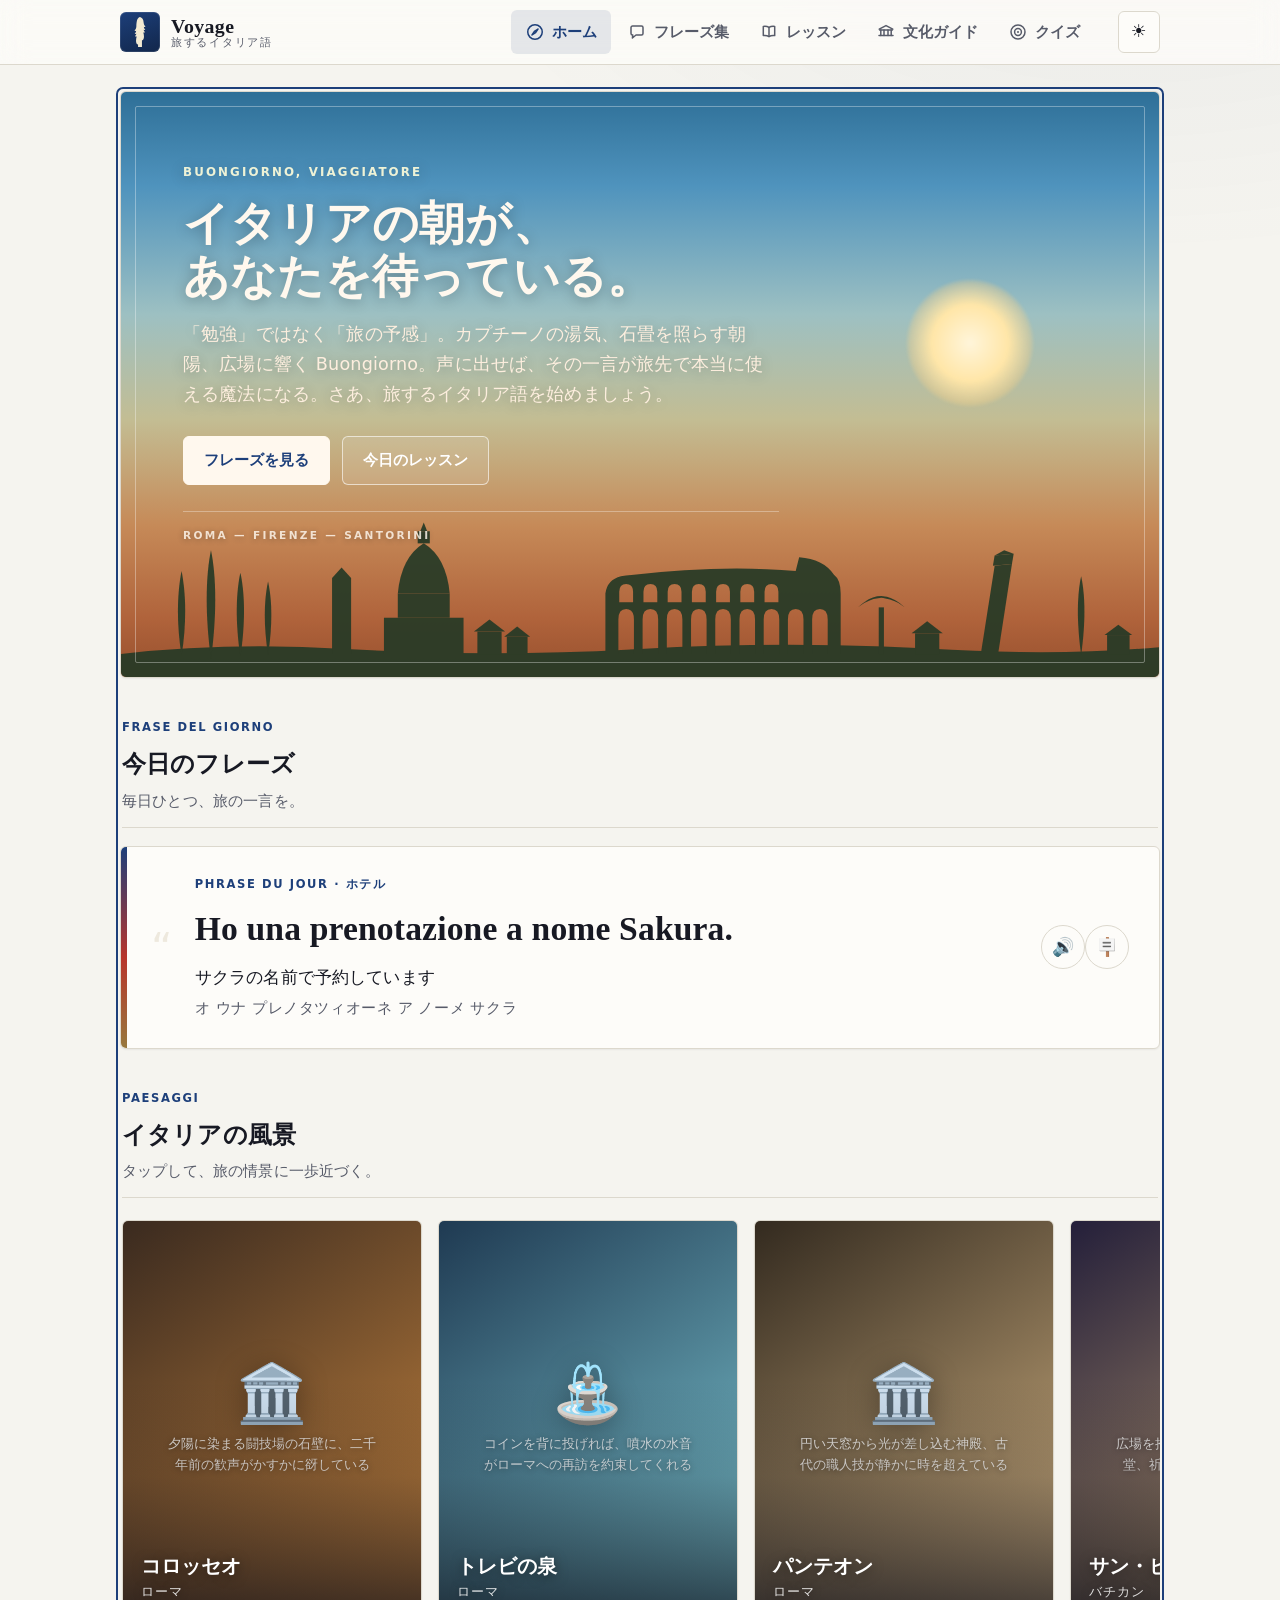
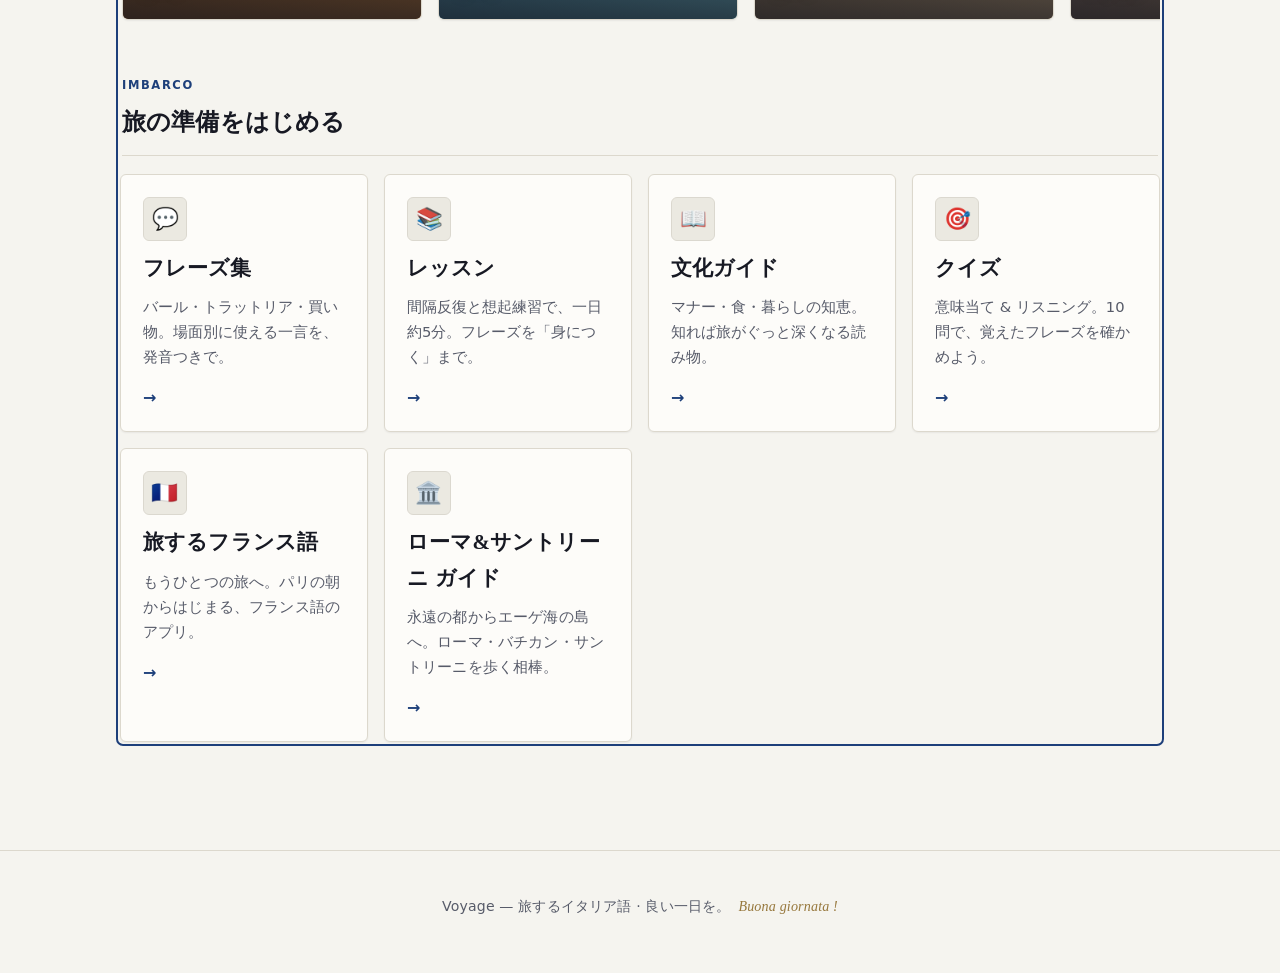
==== commit f2c34690: "デザイン刷新v2(アプリ側): 紙白×インクのトークン・線画SVGタブ・キッカー見出し・ポスターヒーロー - 絵文字チローム全廃、カードはボーダー主体・角6px、金は真鍮に減量 - ダークテーマを夜牢" ====
--- a/app-it.html
+++ b/app-it.html
@@ -72,11 +72,11 @@
       </a>
 
       <nav class="tabs" role="tablist" aria-label="メインナビゲーション">
-        <button class="tabs__btn is-active" role="tab" data-nav="home" aria-selected="true"><span class="tabs__icon" aria-hidden="true">🌅</span><span class="tabs__label">ホーム</span></button>
-        <button class="tabs__btn" role="tab" data-nav="phrases" aria-selected="false"><span class="tabs__icon" aria-hidden="true">💬</span><span class="tabs__label">フレーズ集</span></button>
-        <button class="tabs__btn" role="tab" data-nav="learn" aria-selected="false"><span class="tabs__icon" aria-hidden="true">📚</span><span class="tabs__label">レッスン</span></button>
-        <button class="tabs__btn" role="tab" data-nav="culture" aria-selected="false"><span class="tabs__icon" aria-hidden="true">📖</span><span class="tabs__label">文化ガイド</span></button>
-        <button class="tabs__btn" role="tab" data-nav="quiz" aria-selected="false"><span class="tabs__icon" aria-hidden="true">🎯</span><span class="tabs__label">クイズ</span></button>
+        <button class="tabs__btn is-active" role="tab" data-nav="home" aria-selected="true"><span class="tabs__icon" aria-hidden="true"><svg viewBox="0 0 20 20" width="20" height="20" fill="none" stroke="currentColor" stroke-width="1.5" stroke-linecap="round" stroke-linejoin="round"><circle cx="10" cy="10" r="7.25"/><path d="M13 7 10.6 10.6 7 13 9.4 9.4 13 7Z"/></svg></span><span class="tabs__label">ホーム</span></button>
+        <button class="tabs__btn" role="tab" data-nav="phrases" aria-selected="false"><span class="tabs__icon" aria-hidden="true"><svg viewBox="0 0 20 20" width="20" height="20" fill="none" stroke="currentColor" stroke-width="1.5" stroke-linecap="round" stroke-linejoin="round"><path d="M5.5 4h9A1.5 1.5 0 0 1 16 5.5v6A1.5 1.5 0 0 1 14.5 13H9l-3.6 3 .35-3H5.5A1.5 1.5 0 0 1 4 11.5v-6A1.5 1.5 0 0 1 5.5 4Z"/></svg></span><span class="tabs__label">フレーズ集</span></button>
+        <button class="tabs__btn" role="tab" data-nav="learn" aria-selected="false"><span class="tabs__icon" aria-hidden="true"><svg viewBox="0 0 20 20" width="20" height="20" fill="none" stroke="currentColor" stroke-width="1.5" stroke-linecap="round" stroke-linejoin="round"><path d="M10 5.4C8.4 4.4 6.4 4.1 4.3 4.4v9.2c2.1-.3 4.1 0 5.7 1 1.6-1 3.6-1.3 5.7-1V4.4c-2.1-.3-4.1 0-5.7 1Z"/><path d="M10 5.4v9.2"/></svg></span><span class="tabs__label">レッスン</span></button>
+        <button class="tabs__btn" role="tab" data-nav="culture" aria-selected="false"><span class="tabs__icon" aria-hidden="true"><svg viewBox="0 0 20 20" width="20" height="20" fill="none" stroke="currentColor" stroke-width="1.5" stroke-linecap="round" stroke-linejoin="round"><path d="M3.2 7.2 10 3.6l6.8 3.6"/><path d="M4.8 8v5.4M8 8v5.4M12 8v5.4M15.2 8v5.4"/><path d="M3.6 8h12.8M3 13.6h14"/></svg></span><span class="tabs__label">文化ガイド</span></button>
+        <button class="tabs__btn" role="tab" data-nav="quiz" aria-selected="false"><span class="tabs__icon" aria-hidden="true"><svg viewBox="0 0 20 20" width="20" height="20" fill="none" stroke="currentColor" stroke-width="1.5" stroke-linecap="round" stroke-linejoin="round"><circle cx="10" cy="10" r="7"/><circle cx="10" cy="10" r="3.4"/><circle cx="10" cy="10" r="1" fill="currentColor" stroke="none"/></svg></span><span class="tabs__label">クイズ</span></button>
       </nav>
 
       <button class="theme-toggle" id="themeToggle" type="button" aria-label="テーマ切替" title="ライト / ダーク切替">
@@ -153,19 +153,21 @@
           </svg>
         </div>
         <div class="hero__content">
-          <p class="hero__eyebrow">Buongiorno, viaggiatore.</p>
+          <p class="hero__eyebrow">Buongiorno, viaggiatore</p>
           <h1 class="hero__title"><span>イタリアの朝が、</span><br><span>あなたを待っている。</span></h1>
           <p class="hero__lead">「勉強」ではなく「旅の予感」。カプチーノの湯気、石畳を照らす朝陽、広場に響く Buongiorno。声に出せば、その一言が旅先で本当に使える魔法になる。さあ、旅するイタリア語を始めましょう。</p>
           <div class="hero__actions">
-            <button class="btn btn-primary" data-nav="phrases" type="button">💬 フレーズを見る</button>
-            <button class="btn" data-nav="learn" type="button">📚 今日のレッスン</button>
+            <button class="btn btn-primary" data-nav="phrases" type="button">フレーズを見る</button>
+            <button class="btn" data-nav="learn" type="button">今日のレッスン</button>
           </div>
+          <p class="hero__route" aria-hidden="true">Roma — Firenze — Santorini</p>
         </div>
       </div>
 
       <!-- 今日のフレーズ -->
       <div class="section">
         <div class="section__head">
+          <p class="kicker">Frase del giorno</p>
           <h2 class="section__title">今日のフレーズ</h2>
           <p class="section__desc">毎日ひとつ、旅の一言を。</p>
         </div>
@@ -175,6 +177,7 @@
       <!-- イタリアの風景(写真ギャラリー) -->
       <div class="section gallery-section" id="gallerySection" hidden>
         <div class="section__head">
+          <p class="kicker">Paesaggi</p>
           <h2 class="section__title">イタリアの風景</h2>
           <p class="section__desc">タップして、旅の情景に一歩近づく。</p>
         </div>
@@ -184,6 +187,7 @@
       <!-- 導線カード -->
       <div class="section">
         <div class="section__head">
+          <p class="kicker">Imbarco</p>
           <h2 class="section__title">旅の準備をはじめる</h2>
         </div>
         <div class="nav-cards">
@@ -230,6 +234,7 @@
     <!-- フレーズ集 -->
     <section id="view-phrases" class="view" role="tabpanel" aria-label="フレーズ集" tabindex="-1" hidden>
       <div class="view__head">
+        <p class="kicker">Repertorio</p>
         <h1 class="view__title">フレーズ集</h1>
         <p class="view__lead">場面を選んで、旅先で使える一言を。☆でお気に入りに保存できます。</p>
       </div>
@@ -240,6 +245,7 @@
     <!-- レッスン -->
     <section id="view-learn" class="view" role="tabpanel" aria-label="レッスン" tabindex="-1" hidden>
       <div class="view__head">
+        <p class="kicker">Lezione del giorno</p>
         <h1 class="view__title">レッスン</h1>
         <p class="view__lead">今日のレッスンは約5分。間隔をあけて思い出し、声に出して、体にしみこませよう。</p>
       </div>
@@ -249,6 +255,7 @@
     <!-- 文化ガイド -->
     <section id="view-culture" class="view" role="tabpanel" aria-label="文化ガイド" tabindex="-1" hidden>
       <div class="view__head">
+        <p class="kicker">Arte di vivere</p>
         <h1 class="view__title">文化ガイド</h1>
         <p class="view__lead">知っておくと旅が変わる、イタリアの作法と暮らしの知恵。</p>
       </div>
@@ -259,6 +266,7 @@
     <!-- クイズ -->
     <section id="view-quiz" class="view" role="tabpanel" aria-label="クイズ" tabindex="-1" hidden>
       <div class="view__head">
+        <p class="kicker">Ripasso</p>
         <h1 class="view__title">クイズ</h1>
         <p class="view__lead">全10問。意味当てとリスニングで、フレーズの記憶を確かめよう。</p>
       </div>
@@ -304,6 +312,8 @@
   <script src="data/culture-it.js"></script>
   <script src="data/photos-it.js"></script>
   <script src="data/dialogues-it.js"></script>
+  <script src="data/grammar-it.js"></script>
+  <script src="data/vocab-it.js"></script>
   <script src="js/quiz.js"></script>
   <script src="js/learn.js"></script>
   <script src="js/app.js"></script>
--- a/css/style.css
+++ b/css/style.css
@@ -1,27 +1,29 @@
 /* =========================================================
    Voyage — 旅するフランス語  デザインシステム
-   世界観: パリの朝。クリーム地に深紺・トリコロールの差し色・金。
+   刷新 v2: ヴィンテージ鉄道ポスター × 現代エディトリアル。
+   紙白の地に深いボイヤージュ・ブルーとポスターレッド、
+   真鍮の抑えた差し色。罫線と余白で階層を組む。
    ========================================================= */
 
 /* --- CSS変数契約(ライト) --- */
 :root {
-  --bg: #f7f3ea;
-  --surface: #fffdf8;
-  --ink: #1c2440;
-  --ink-soft: #5c6480;
-  --line: #e7ddca;
-  --accent: #1f3a6e;        /* 深紺(主アクセント) */
-  --accent-2: #c8443a;      /* 赤(トリコロール) */
-  --gold: #c39b4e;          /* 金 */
-  --radius: 18px;
-  --shadow: 0 6px 24px rgba(28, 36, 64, 0.08), 0 2px 6px rgba(28, 36, 64, 0.05);
+  --bg: #f5f4ef;            /* 紙白(クリーム味を抜く) */
+  --surface: #fdfcf9;       /* カード地 */
+  --ink: #171923;           /* インク */
+  --ink-soft: #575b69;      /* 補助テキスト */
+  --line: #dcd8cd;          /* 罫線(温かみのある淡灰) */
+  --accent: #1d3f7a;        /* ボイヤージュ・ブルー(主アクセント) */
+  --accent-2: #b7352b;      /* ポスターレッド */
+  --gold: #97783d;          /* 真鍮(ホバー罫線・進捗のみ) */
+  --radius: 6px;
+  --shadow: 0 1px 2px rgba(23, 25, 35, 0.06);
 
   /* 派生トークン */
-  --bg-2: #efe7d6;
-  --accent-soft: rgba(31, 58, 110, 0.10);
-  --accent2-soft: rgba(200, 68, 58, 0.10);
-  --gold-soft: rgba(195, 155, 78, 0.16);
-  --shadow-lift: 0 18px 44px rgba(28, 36, 64, 0.16), 0 6px 14px rgba(28, 36, 64, 0.08);
+  --bg-2: #ebe9df;
+  --accent-soft: rgba(29, 63, 122, 0.10);
+  --accent2-soft: rgba(183, 53, 43, 0.10);
+  --gold-soft: rgba(151, 120, 61, 0.14);
+  --shadow-lift: 0 2px 8px rgba(23, 25, 35, 0.10);
   --serif: Georgia, "Times New Roman", "Yu Mincho", "Hiragino Mincho ProN", serif;
   --sans: system-ui, -apple-system, "Segoe UI", "Hiragino Sans", "Noto Sans JP", Meiryo, sans-serif;
   --header-h: 64px;
@@ -31,22 +33,22 @@
 
 /* --- CSS変数契約(ダーク) --- */
 [data-theme="dark"] {
-  --bg: #10131f;
-  --surface: #191d2e;
-  --ink: #eef0f8;
-  --ink-soft: #a3a9c4;
-  --line: #2a3049;
-  --accent: #7ea2e0;
+  --bg: #101320;            /* 夜牢紺 */
+  --surface: #181c2b;
+  --ink: #eef0f6;
+  --ink-soft: #a2a7ba;
+  --line: #2a2f42;
+  --accent: #8aa9e6;
   --accent-2: #e0736a;
-  --gold: #d9b876;
-  --radius: 18px;
-  --shadow: 0 8px 28px rgba(0, 0, 0, 0.44), 0 2px 8px rgba(0, 0, 0, 0.3);
-
-  --bg-2: #171b2b;
-  --accent-soft: rgba(126, 162, 224, 0.16);
+  --gold: #c2a15f;
+  --radius: 6px;
+  --shadow: 0 1px 2px rgba(0, 0, 0, 0.44);
+
+  --bg-2: #1e2334;
+  --accent-soft: rgba(138, 169, 230, 0.16);
   --accent2-soft: rgba(224, 115, 106, 0.16);
-  --gold-soft: rgba(217, 184, 118, 0.16);
-  --shadow-lift: 0 22px 50px rgba(0, 0, 0, 0.55), 0 8px 18px rgba(0, 0, 0, 0.4);
+  --gold-soft: rgba(194, 161, 95, 0.16);
+  --shadow-lift: 0 2px 10px rgba(0, 0, 0, 0.55);
 }
 
 /* --- リセット & 基本 --- */
@@ -64,24 +66,30 @@
   transition: background-color .5s var(--ease), color .5s var(--ease);
 }
 body::before {
-  /* うっすらとした朝焼けの空気感 */
+  /* 紙にうっすら差す光。控えめに(グラデ頼みにしない) */
   content: "";
   position: fixed;
   inset: 0;
   pointer-events: none;
   z-index: 0;
   background:
-    radial-gradient(1100px 520px at 85% -8%, var(--gold-soft), transparent 60%),
-    radial-gradient(900px 480px at 5% 0%, var(--accent-soft), transparent 55%);
-  opacity: .9;
+    radial-gradient(1100px 560px at 88% -10%, var(--accent-soft), transparent 62%);
+  opacity: .5;
 }
 img, svg { max-width: 100%; }
 button { font: inherit; color: inherit; cursor: pointer; }
-:focus-visible { outline: 3px solid var(--accent); outline-offset: 2px; border-radius: 6px; }
+:focus-visible { outline: 2px solid var(--accent); outline-offset: 2px; border-radius: 3px; }
+
+/* キッカー(仏/伊語の小さな大文字。見出しの上に置く) */
+.kicker {
+  margin: 0 0 6px;
+  font-size: .72rem; font-weight: 700; letter-spacing: .14em;
+  text-transform: uppercase; color: var(--accent);
+}
 
 .skip-link {
   position: fixed; top: -60px; left: 12px; z-index: 200;
-  background: var(--accent); color: #fff; padding: 10px 16px; border-radius: 10px;
+  background: var(--accent); color: #fff; padding: 10px 16px; border-radius: var(--radius);
   transition: top .2s var(--ease);
 }
 .skip-link:focus { top: 12px; }
@@ -108,32 +116,33 @@
 }
 .brand { display: flex; align-items: center; gap: 11px; text-decoration: none; color: var(--ink); }
 .brand__mark {
-  display: grid; place-items: center; width: 40px; height: 40px; border-radius: 12px;
-  color: var(--gold);
-  background: linear-gradient(160deg, var(--accent), color-mix(in srgb, var(--accent) 60%, #000));
-  box-shadow: inset 0 0 0 1px rgba(255,255,255,.08), var(--shadow);
+  display: grid; place-items: center; width: 40px; height: 40px; border-radius: var(--radius);
+  color: #f3ead2;
+  background: linear-gradient(160deg, var(--accent), color-mix(in srgb, var(--accent) 62%, #000));
+  box-shadow: inset 0 0 0 1px rgba(255,255,255,.10);
 }
 .brand__text { display: flex; flex-direction: column; line-height: 1.05; }
 .brand__name { font-family: var(--serif); font-size: 1.24rem; font-weight: 700; letter-spacing: .02em; }
 .brand__sub { font-size: .68rem; color: var(--ink-soft); letter-spacing: .16em; }
 
-.tabs { display: flex; gap: 4px; margin-left: auto; margin-right: 6px; }
+.tabs { display: flex; gap: 2px; margin-left: auto; margin-right: 6px; }
 .tabs__btn {
   display: inline-flex; align-items: center; gap: 7px;
   border: 0; background: transparent; color: var(--ink-soft);
-  padding: 9px 15px; border-radius: 999px; font-size: .92rem; font-weight: 600;
+  padding: 9px 14px; border-radius: var(--radius); font-size: .92rem; font-weight: 600;
   position: relative; transition: color .25s var(--ease), background-color .25s var(--ease);
 }
 .tabs__btn:hover { color: var(--ink); background: var(--accent-soft); }
 .tabs__btn.is-active { color: var(--accent); background: var(--accent-soft); }
-.tabs__icon { font-size: 1.02rem; }
+.tabs__icon { display: inline-flex; }
+.tabs__icon svg { display: block; width: 20px; height: 20px; }
 
 .theme-toggle {
-  width: 42px; height: 42px; border-radius: 12px; border: 1px solid var(--line);
+  width: 42px; height: 42px; border-radius: var(--radius); border: 1px solid var(--line);
   background: var(--surface); display: grid; place-items: center; overflow: hidden;
   position: relative; transition: transform .3s var(--ease), border-color .25s;
 }
-.theme-toggle:hover { transform: translateY(-1px); border-color: var(--gold); }
+.theme-toggle:hover { transform: translateY(-1px); border-color: var(--accent); }
 .theme-toggle__icon { position: absolute; font-size: 1.1rem; transition: transform .45s var(--ease), opacity .35s var(--ease); }
 .theme-toggle__icon--sun { opacity: 1; transform: translateY(0) rotate(0); }
 .theme-toggle__icon--moon { opacity: 0; transform: translateY(120%) rotate(-40deg); }
@@ -148,68 +157,68 @@
 .view[hidden] { display: none; }
 @keyframes viewIn { from { opacity: 0; transform: translateY(14px); } to { opacity: 1; transform: none; } }
 
-.view__head { margin: 6px 2px 22px; }
+.view__head { margin: 6px 2px 24px; padding-bottom: 14px; border-bottom: 1px solid var(--line); }
 .view__title { font-family: var(--serif); font-size: clamp(1.7rem, 4vw, 2.3rem); margin: 0 0 6px; letter-spacing: .01em; }
 .view__lead { margin: 0; color: var(--ink-soft); max-width: 60ch; }
 
 .section { margin-top: 40px; }
-.section__head { margin: 0 2px 16px; }
+.section__head { margin: 0 2px 18px; padding-bottom: 12px; border-bottom: 1px solid var(--line); }
 .section__title { font-family: var(--serif); font-size: 1.5rem; margin: 0; }
-.section__desc { margin: 3px 0 0; color: var(--ink-soft); font-size: .95rem; }
-
-/* --- カード --- */
+.section__desc { margin: 4px 0 0; color: var(--ink-soft); font-size: .95rem; }
+
+/* --- カード(1px罫線主体。ホバーで罫線が accent に締まり、わずかに浮く) --- */
 .card {
   background: var(--surface);
   border: 1px solid var(--line);
   border-radius: var(--radius);
   box-shadow: var(--shadow);
-  transition: transform .35s var(--ease), box-shadow .35s var(--ease), border-color .3s var(--ease);
-}
-
-/* --- ボタン --- */
+  transition: transform .3s var(--ease), box-shadow .3s var(--ease), border-color .3s var(--ease);
+}
+.card:hover { border-color: var(--accent); transform: translateY(-1px); }
+
+/* --- ボタン(角6pxの矩形) --- */
 .btn {
   display: inline-flex; align-items: center; justify-content: center; gap: 8px;
   border: 1px solid var(--line); background: var(--surface); color: var(--ink);
-  padding: 11px 20px; border-radius: 999px; font-weight: 650; font-size: .95rem;
+  padding: 11px 20px; border-radius: var(--radius); font-weight: 650; font-size: .95rem;
   transition: transform .2s var(--ease), box-shadow .25s var(--ease), border-color .25s, background-color .25s;
 }
-.btn:hover { transform: translateY(-2px); box-shadow: var(--shadow); border-color: var(--gold); }
+.btn:hover { transform: translateY(-1px); border-color: var(--accent); }
 .btn:active { transform: translateY(0); }
 .btn-primary {
-  border-color: transparent; color: #fff;
-  background: linear-gradient(135deg, var(--accent), color-mix(in srgb, var(--accent) 74%, var(--accent-2)));
-  box-shadow: 0 8px 20px var(--accent-soft);
-}
-.btn-primary:hover { border-color: transparent; box-shadow: 0 14px 30px var(--accent-soft); }
-[data-theme="dark"] .btn-primary { color: #0d1020; }
-
-/* --- チップ --- */
-.chips { display: flex; flex-wrap: wrap; gap: 9px; margin: 0 2px 22px; }
+  border-color: var(--accent); color: #fff;
+  background: var(--accent);
+}
+.btn-primary:hover { border-color: color-mix(in srgb, var(--accent) 82%, #000); background: color-mix(in srgb, var(--accent) 82%, #000); }
+[data-theme="dark"] .btn-primary { color: #101320; }
+[data-theme="dark"] .btn-primary:hover { background: color-mix(in srgb, var(--accent) 84%, #fff); border-color: color-mix(in srgb, var(--accent) 84%, #fff); }
+
+/* --- チップ(角6pxの矩形タグ) --- */
+.chips { display: flex; flex-wrap: wrap; gap: 8px; margin: 0 2px 22px; }
 .chip {
   border: 1px solid var(--line); background: var(--surface); color: var(--ink-soft);
-  padding: 8px 15px; border-radius: 999px; font-size: .9rem; font-weight: 600;
+  padding: 8px 14px; border-radius: var(--radius); font-size: .9rem; font-weight: 600;
   display: inline-flex; align-items: center; gap: 6px; white-space: nowrap;
-  transition: transform .18s var(--ease), color .2s, background-color .2s, border-color .2s, box-shadow .2s;
-}
-.chip:hover { transform: translateY(-2px); color: var(--ink); border-color: var(--gold); }
+  transition: transform .18s var(--ease), color .2s, background-color .2s, border-color .2s;
+}
+.chip:hover { transform: translateY(-1px); color: var(--ink); border-color: var(--accent); }
 .chip.is-active {
-  color: #fff; border-color: transparent;
-  background: linear-gradient(135deg, var(--accent), color-mix(in srgb, var(--accent) 72%, var(--accent-2)));
-  box-shadow: 0 6px 16px var(--accent-soft);
-}
-[data-theme="dark"] .chip.is-active { color: #0d1020; }
+  color: #fff; border-color: var(--accent);
+  background: var(--accent);
+}
+[data-theme="dark"] .chip.is-active { color: #101320; }
 .chip--fav.is-active {
-  background: linear-gradient(135deg, var(--gold), color-mix(in srgb, var(--gold) 68%, var(--accent-2)));
-  color: #2a1e06;
-}
+  background: var(--gold); border-color: var(--gold); color: #fff;
+}
+[data-theme="dark"] .chip--fav.is-active { color: #101320; }
 
 /* =========================================================
    ホーム: ヒーロー
    ========================================================= */
 .hero {
   position: relative; overflow: hidden;
-  border-radius: 26px; border: 1px solid var(--line);
-  box-shadow: var(--shadow-lift);
+  border-radius: var(--radius); border: 1px solid var(--line);
+  box-shadow: var(--shadow);
   background:
     linear-gradient(180deg,
       #2a2350 0%,
@@ -219,6 +228,11 @@
       #f2c185 84%,
       #fbe3ba 100%);
   isolation: isolate;
+}
+/* ポスターの内枠: 内側 14px に細い白罫のフレーム */
+.hero::after {
+  content: ""; position: absolute; inset: 14px; z-index: 2; pointer-events: none;
+  border: 1px solid rgba(255, 255, 255, .34); border-radius: 2px;
 }
 [data-theme="dark"] .hero {
   background:
@@ -254,15 +268,15 @@
 [data-theme="dark"] .hero__skyline { color: #05060f; }
 
 .hero__content {
-  position: relative; z-index: 1;
-  padding: clamp(34px, 6vw, 68px) clamp(24px, 5vw, 60px) clamp(96px, 12vw, 132px);
+  position: relative; z-index: 3;
+  padding: clamp(40px, 6vw, 70px) clamp(30px, 5vw, 62px) clamp(96px, 12vw, 132px);
   max-width: 720px;
   color: #fff8ee;
   text-shadow: 0 2px 14px rgba(0,0,0,.28);
 }
 .hero__eyebrow {
-  font-family: var(--serif); font-style: italic; font-size: 1.05rem; letter-spacing: .04em;
-  color: #ffe6bf; margin: 0 0 12px;
+  font-size: .74rem; font-weight: 700; letter-spacing: .18em; text-transform: uppercase;
+  color: #ffe6bf; margin: 0 0 16px;
   animation: fadeUp .6s var(--ease) .05s both;
 }
 .hero__title {
@@ -277,10 +291,22 @@
   animation: fadeUp .7s var(--ease) .2s both;
 }
 .hero__actions { display: flex; flex-wrap: wrap; gap: 12px; animation: fadeUp .7s var(--ease) .28s both; }
-.hero__actions .btn { backdrop-filter: blur(4px); background: rgba(255,255,255,.14); border-color: rgba(255,255,255,.3); color: #fff; }
-.hero__actions .btn:hover { background: rgba(255,255,255,.24); border-color: #fff; }
-.hero__actions .btn-primary { background: linear-gradient(135deg, #fff, #ffe9c6); color: var(--accent); border-color: transparent; }
-.hero__actions .btn-primary:hover { background: linear-gradient(135deg, #fff, #ffdfa8); }
+/* フレームに合わせた矩形・白ボーダーのボタン */
+.hero__actions .btn { background: rgba(255,255,255,.10); border: 1px solid rgba(255,255,255,.6); color: #fff; text-shadow: none; }
+.hero__actions .btn:hover { background: rgba(255,255,255,.20); border-color: #fff; }
+.hero__actions .btn-primary { background: #fff8ee; color: var(--accent); border-color: #fff8ee; }
+.hero__actions .btn-primary:hover { background: #fff; border-color: #fff; }
+[data-theme="dark"] .hero__actions .btn-primary { color: #1a2338; }
+
+/* ポスター下端のルートライン(細罫 + 小さな駅名) */
+.hero__route {
+  position: relative; z-index: 3;
+  margin: 26px 0 0; padding-top: 15px;
+  border-top: 1px solid rgba(255, 255, 255, .32);
+  font-size: .66rem; font-weight: 600; letter-spacing: .22em; text-transform: uppercase;
+  color: rgba(255, 248, 238, .82); text-shadow: 0 1px 6px rgba(0,0,0,.3);
+  animation: fadeUp .7s var(--ease) .34s both;
+}
 @keyframes fadeUp { from { opacity: 0; transform: translateY(16px); } to { opacity: 1; transform: none; } }
 
 /* =========================================================
@@ -297,31 +323,31 @@
 }
 .daily__quote { font-size: 2.6rem; line-height: 1; color: var(--gold-soft); }
 .daily__body { flex: 1; min-width: 240px; }
-.daily__label { font-size: .74rem; letter-spacing: .18em; text-transform: uppercase; color: var(--gold); font-weight: 700; margin: 0 0 6px; }
+.daily__label { font-size: .72rem; letter-spacing: .14em; text-transform: uppercase; color: var(--accent); font-weight: 700; margin: 0 0 6px; }
 .daily__fr { font-family: var(--serif); font-size: clamp(1.6rem, 4vw, 2.1rem); font-weight: 700; margin: 0 0 6px; color: var(--ink); }
 .daily__ja { font-size: 1.06rem; margin: 0 0 3px; }
 .daily__kana { color: var(--ink-soft); font-size: .92rem; margin: 0; letter-spacing: .04em; }
-.daily__note { margin: 10px 0 0; font-size: .86rem; color: var(--ink-soft); padding: 8px 12px; background: var(--gold-soft); border-radius: 10px; display: inline-block; }
+.daily__note { margin: 10px 0 0; font-size: .86rem; color: var(--ink-soft); padding: 8px 12px; background: var(--bg-2); border: 1px solid var(--line); border-radius: var(--radius); display: inline-block; }
 .daily__actions { display: flex; align-items: center; }
 
 /* =========================================================
    導線カード
    ========================================================= */
-.nav-cards { display: grid; grid-template-columns: repeat(auto-fit, minmax(240px, 1fr)); gap: 18px; }
+.nav-cards { display: grid; grid-template-columns: repeat(auto-fit, minmax(240px, 1fr)); gap: 16px; }
 .nav-card {
   text-align: left; border: 1px solid var(--line); background: var(--surface);
+  color: var(--ink); text-decoration: none;
   border-radius: var(--radius); box-shadow: var(--shadow);
-  padding: 24px 24px 22px; display: flex; flex-direction: column; gap: 8px; position: relative; overflow: hidden;
-  transition: transform .35s var(--ease), box-shadow .35s var(--ease), border-color .3s;
-}
-.nav-card::after {
-  content: ""; position: absolute; inset: 0; opacity: 0; pointer-events: none;
-  background: radial-gradient(120% 90% at 100% 0%, var(--accent-soft), transparent 60%);
-  transition: opacity .4s var(--ease);
-}
-.nav-card:hover { transform: translateY(-6px); box-shadow: var(--shadow-lift); border-color: var(--gold); }
-.nav-card:hover::after { opacity: 1; }
-.nav-card__icon { font-size: 1.9rem; }
+  padding: 22px 22px 20px; display: flex; flex-direction: column; gap: 9px; position: relative; overflow: hidden;
+  transition: transform .3s var(--ease), box-shadow .3s var(--ease), border-color .3s;
+}
+.nav-card:hover { transform: translateY(-1px); box-shadow: var(--shadow-lift); border-color: var(--accent); }
+/* データ由来の絵文字を「刻印」として角バッジに収める */
+.nav-card__icon {
+  display: inline-grid; place-items: center; width: 44px; height: 44px;
+  border: 1px solid var(--line); background: var(--bg-2); border-radius: var(--radius);
+  font-size: 1.35rem; line-height: 1; filter: grayscale(.2);
+}
 .nav-card__title { font-family: var(--serif); font-size: 1.3rem; font-weight: 700; }
 .nav-card__desc { color: var(--ink-soft); font-size: .92rem; }
 .nav-card__go { margin-top: 6px; color: var(--accent); font-weight: 700; transition: transform .3s var(--ease); }
@@ -335,7 +361,7 @@
   padding: 22px 22px 18px; display: flex; flex-direction: column; gap: 4px; position: relative;
   animation: cardIn .45s var(--ease) both;
 }
-.phrase-card:hover { transform: translateY(-5px); box-shadow: var(--shadow-lift); border-color: var(--gold); }
+.phrase-card:hover { transform: translateY(-1px); box-shadow: var(--shadow-lift); border-color: var(--accent); }
 @keyframes cardIn { from { opacity: 0; transform: translateY(12px); } to { opacity: 1; transform: none; } }
 .phrase-card__top { display: flex; align-items: flex-start; justify-content: space-between; gap: 10px; }
 .phrase-card__fr { font-family: var(--serif); font-size: 1.5rem; font-weight: 700; line-height: 1.2; margin: 0; color: var(--ink); }
@@ -370,7 +396,7 @@
   background: var(--surface); display: grid; place-items: center; font-size: 1.12rem; line-height: 1;
   transition: transform .2s var(--ease), border-color .25s, background-color .25s, box-shadow .25s;
 }
-.show-btn:hover { transform: scale(1.08); border-color: var(--gold); background: var(--gold-soft); }
+.show-btn:hover { transform: scale(1.08); border-color: var(--accent); background: var(--accent-soft); }
 
 /* --- お気に入りトグル --- */
 .fav-btn {
@@ -388,16 +414,17 @@
    ========================================================= */
 .culture-grid { display: grid; grid-template-columns: repeat(auto-fill, minmax(280px, 1fr)); gap: 18px; }
 .culture-card {
-  text-align: left; padding: 24px; display: flex; flex-direction: column; gap: 8px; cursor: pointer;
+  text-align: left; padding: 22px; display: flex; flex-direction: column; gap: 8px; cursor: pointer;
   border: 1px solid var(--line); background: var(--surface); border-radius: var(--radius); box-shadow: var(--shadow);
-  transition: transform .35s var(--ease), box-shadow .35s var(--ease), border-color .3s;
+  transition: transform .3s var(--ease), box-shadow .3s var(--ease), border-color .3s;
   animation: cardIn .45s var(--ease) both;
 }
-.culture-card:hover { transform: translateY(-6px); box-shadow: var(--shadow-lift); border-color: var(--gold); }
+.culture-card:hover { transform: translateY(-1px); box-shadow: var(--shadow-lift); border-color: var(--accent); }
 .culture-card__top { display: flex; align-items: center; gap: 12px; }
+/* 絵文字を「刻印」の角バッジに(素材ではなく印章に見せる) */
 .culture-card__icon {
-  font-size: 1.5rem; width: 48px; height: 48px; border-radius: 14px; display: grid; place-items: center; flex: none;
-  background: var(--accent-soft);
+  font-size: 1.3rem; width: 44px; height: 44px; border-radius: var(--radius); display: grid; place-items: center; flex: none;
+  border: 1px solid var(--line); background: var(--bg-2); filter: grayscale(.2); line-height: 1;
 }
 .culture-card__cat { font-size: .72rem; letter-spacing: .12em; font-weight: 700; color: var(--accent); text-transform: uppercase; }
 .culture-card__title { font-family: var(--serif); font-size: 1.24rem; font-weight: 700; margin: 2px 0 0; line-height: 1.25; }
@@ -433,7 +460,7 @@
   transition: transform .35s var(--ease), box-shadow .35s var(--ease), border-color .3s var(--ease);
   animation: cardIn .5s var(--ease) both;
 }
-.photo-card:hover { transform: translateY(-6px); box-shadow: var(--shadow-lift); border-color: var(--gold); }
+.photo-card:hover { transform: translateY(-2px); box-shadow: var(--shadow-lift); border-color: var(--accent); }
 
 /* グラデ下地 + emoji + 薄い caption(オフラインの下地) */
 .photo-surface {
@@ -485,7 +512,7 @@
 /* 文化ガイド: モーダル上部の写真ヘッダー */
 .modal__photo {
   position: relative; width: 100%; aspect-ratio: 16 / 9; overflow: hidden;
-  border-radius: 16px; box-shadow: var(--shadow); margin: 0 0 22px;
+  border-radius: var(--radius); box-shadow: var(--shadow); margin: 0 0 22px;
 }
 .modal__photo .photo-surface { border-radius: inherit; }
 .modal__photo .photo-surface__caption { display: none; }
@@ -503,7 +530,7 @@
 .lightbox__panel {
   position: relative; z-index: 1; margin: 0;
   width: min(880px, 100%); max-height: 90vh; overflow-y: auto;
-  background: var(--surface); border: 1px solid var(--line); border-radius: 22px;
+  background: var(--surface); border: 1px solid var(--line); border-radius: var(--radius);
   box-shadow: var(--shadow-lift); animation: modalIn .4s var(--ease) both;
 }
 .lightbox__close {
@@ -516,7 +543,7 @@
 .lightbox__close:hover { transform: rotate(90deg); background: var(--accent-2); border-color: var(--accent-2); }
 .lightbox__stage {
   position: relative; width: 100%; aspect-ratio: 16 / 10; overflow: hidden;
-  border-radius: 22px 22px 0 0; background: var(--bg-2);
+  border-radius: var(--radius) var(--radius) 0 0; background: var(--bg-2);
 }
 .lightbox__stage .photo-surface { border-radius: inherit; }
 .lightbox__stage .photo-surface__emoji { font-size: clamp(3.4rem, 10vw, 5rem); }
@@ -536,7 +563,7 @@
 .modal__backdrop { position: absolute; inset: 0; background: rgba(12, 16, 30, .55); backdrop-filter: blur(4px); animation: fadeIn .3s var(--ease) both; }
 .modal__panel {
   position: relative; z-index: 1; width: min(680px, 100%); max-height: 88vh; overflow-y: auto;
-  background: var(--surface); border: 1px solid var(--line); border-radius: 22px; box-shadow: var(--shadow-lift);
+  background: var(--surface); border: 1px solid var(--line); border-radius: var(--radius); box-shadow: var(--shadow-lift);
   padding: 34px clamp(24px, 5vw, 44px) 36px; animation: modalIn .4s var(--ease) both;
 }
 @keyframes fadeIn { from { opacity: 0; } to { opacity: 1; } }
@@ -549,12 +576,17 @@
 .modal__close:hover { transform: rotate(90deg); color: var(--accent-2); border-color: var(--accent-2); }
 .modal__cat { font-size: .72rem; letter-spacing: .14em; font-weight: 700; color: var(--accent); text-transform: uppercase; }
 .modal__title { font-family: var(--serif); font-size: clamp(1.6rem, 4vw, 2.1rem); margin: 6px 0 4px; line-height: 1.2; }
-.modal__icon { font-size: 2.2rem; margin-bottom: 6px; }
+/* 記事アイコンも刻印バッジに */
+.modal__icon {
+  display: inline-grid; place-items: center; width: 52px; height: 52px; margin-bottom: 10px;
+  border: 1px solid var(--line); background: var(--bg-2); border-radius: var(--radius);
+  font-size: 1.6rem; line-height: 1; filter: grayscale(.2);
+}
 .modal__text { margin: 18px 0 0; }
 .modal__text p { margin: 0 0 15px; color: var(--ink); }
 .modal__phrase {
-  margin-top: 22px; padding: 18px 20px; border-radius: 16px; background: var(--gold-soft);
-  border: 1px solid color-mix(in srgb, var(--gold) 40%, transparent);
+  margin-top: 22px; padding: 18px 20px; border-radius: var(--radius); background: var(--bg-2);
+  border: 1px solid var(--line); border-left: 3px solid var(--accent);
   display: flex; align-items: center; gap: 16px;
 }
 .modal__phrase-body { flex: 1; }
@@ -600,7 +632,7 @@
 }
 .showcard__hint {
   margin: 6px 0 0; font-size: .84rem; color: var(--ink-soft);
-  padding: 8px 16px; border-radius: 999px; background: var(--accent-soft);
+  padding: 8px 16px; border-radius: var(--radius); background: var(--accent-soft);
 }
 
 /* =========================================================
@@ -633,12 +665,12 @@
     border-top: 1px solid var(--line);
     padding: 6px 6px calc(6px + env(safe-area-inset-bottom, 0px));
   }
-  .tabs__btn { flex-direction: column; gap: 2px; padding: 6px 8px; border-radius: 12px; font-size: .68rem; flex: 1; }
+  .tabs__btn { flex-direction: column; gap: 3px; padding: 6px 8px; border-radius: var(--radius); font-size: .68rem; flex: 1; }
   /* タブが下部固定になった分、テーマ切替を右端へ */
   .theme-toggle { margin-left: auto; }
   .tabs__btn.is-active { background: transparent; }
-  .tabs__btn.is-active .tabs__icon { transform: translateY(-1px) scale(1.14); }
-  .tabs__icon { font-size: 1.28rem; transition: transform .25s var(--ease); }
+  .tabs__btn.is-active .tabs__icon { transform: translateY(-1px) scale(1.12); }
+  .tabs__icon { transition: transform .25s var(--ease); }
   .app-main { padding-bottom: 96px; }
   .daily__card { padding: 22px; }
   .daily__quote { display: none; }
--- a/css/learn.css
+++ b/css/learn.css
@@ -16,35 +16,37 @@
   margin: 0 0 1rem;
 }
 
-/* --- ボタン --- */
+/* --- ボタン(角6pxの矩形) --- */
 .learn-btn {
   display: inline-flex; align-items: center; justify-content: center; gap: .4rem;
   min-height: 48px; padding: .7rem 1.5rem;
-  border-radius: calc(var(--radius) / 1.6);
+  border-radius: var(--radius);
   border: 1px solid var(--line); background: var(--surface); color: var(--ink);
   font-size: 1rem; font-weight: 600; cursor: pointer;
-  transition: transform .15s var(--ease), box-shadow .15s var(--ease), background .15s var(--ease);
-}
-.learn-btn:hover { transform: translateY(-2px); box-shadow: var(--shadow); }
+  transition: transform .15s var(--ease), box-shadow .15s var(--ease), border-color .15s, background .15s var(--ease);
+}
+.learn-btn:hover { transform: translateY(-1px); border-color: var(--accent); }
 .learn-btn:active { transform: translateY(0) scale(.97); }
 .learn-btn-primary {
-  background: linear-gradient(135deg, var(--accent), var(--accent-2));
-  color: #fff; border: none;
-}
+  background: var(--accent);
+  color: #fff; border-color: var(--accent);
+}
+[data-theme="dark"] .learn-btn-primary { color: #101320; }
 .learn-btn__sub {
   font-size: .78rem; font-weight: 600; opacity: .85;
-  padding: .1rem .5rem; border-radius: 999px; background: rgba(255, 255, 255, .22);
-}
-
-/* --- 音声ボタン --- */
+  padding: .1rem .5rem; border-radius: 3px; background: rgba(255, 255, 255, .22);
+}
+[data-theme="dark"] .learn-btn-primary .learn-btn__sub { background: rgba(16, 19, 32, .18); }
+
+/* --- 音声ボタン(矩形タグ) --- */
 .learn-audio {
   display: inline-flex; align-items: center; justify-content: center; gap: .35rem;
   min-height: 44px; min-width: 44px; padding: .5rem .9rem;
-  border-radius: 999px; border: 1px solid var(--line);
+  border-radius: var(--radius); border: 1px solid var(--line);
   background: var(--surface); color: var(--ink); font-size: .95rem; font-weight: 600;
   cursor: pointer; transition: transform .15s var(--ease), box-shadow .2s var(--ease), border-color .15s;
 }
-.learn-audio:hover { transform: translateY(-1px); box-shadow: var(--shadow); border-color: var(--accent); }
+.learn-audio:hover { transform: translateY(-1px); border-color: var(--accent); }
 .learn-audio:active { transform: scale(.95); }
 .learn-audio.is-speaking { border-color: var(--accent); box-shadow: 0 0 0 3px var(--accent-soft); }
 .learn-audio--lg { width: 60px; height: 60px; border-radius: 50%; font-size: 1.5rem; border: 2px solid var(--accent); }
@@ -65,7 +67,7 @@
 .learn-status__grid { display: grid; grid-template-columns: repeat(3, 1fr); gap: .6rem; margin: 0 0 1.25rem; }
 .learn-stat {
   display: flex; flex-direction: column; align-items: center; gap: .2rem;
-  padding: .8rem .4rem; background: var(--bg-2); border-radius: calc(var(--radius) / 1.5);
+  padding: .8rem .4rem; background: var(--bg-2); border: 1px solid var(--line); border-radius: var(--radius);
 }
 .learn-stat__n { font-family: var(--serif); font-size: 1.7rem; font-weight: 700; color: var(--accent); line-height: 1; }
 .learn-stat__l { font-size: .78rem; color: var(--ink-soft); }
@@ -80,18 +82,22 @@
   display: flex; align-items: center; gap: .9rem; width: 100%; text-align: left;
   padding: .9rem 1rem; min-height: 56px;
   background: var(--surface); border: 1px solid var(--line);
-  border-radius: calc(var(--radius) / 1.5); color: var(--ink); cursor: pointer;
+  border-radius: var(--radius); color: var(--ink); cursor: pointer;
   transition: transform .15s var(--ease), border-color .15s, box-shadow .15s;
 }
-.learn-scene-card:hover { transform: translateY(-2px); border-color: var(--accent); box-shadow: var(--shadow); }
+.learn-scene-card:hover { transform: translateY(-1px); border-color: var(--accent); box-shadow: var(--shadow); }
 .learn-scene-card:active { transform: scale(.98); }
-.learn-scene-card__icon { font-size: 1.7rem; flex: none; }
+.learn-scene-card__icon {
+  display: inline-grid; place-items: center; width: 40px; height: 40px; flex: none;
+  border: 1px solid var(--line); background: var(--bg-2); border-radius: var(--radius);
+  font-size: 1.25rem; line-height: 1; filter: grayscale(.2);
+}
 .learn-scene-card__body { display: flex; flex-direction: column; gap: .1rem; min-width: 0; }
 .learn-scene-card__title { font-weight: 700; }
 .learn-scene-card__desc { font-size: .82rem; color: var(--ink-soft); }
 .learn-check {
   display: inline-flex; align-items: center; justify-content: center;
-  width: 1.2em; height: 1.2em; border-radius: 50%;
+  width: 1.3em; height: 1.3em; border-radius: 3px;
   background: var(--gold-soft); color: var(--gold); font-size: .85em; font-weight: 700;
 }
 
@@ -100,18 +106,18 @@
 .learn-ret__top { display: flex; justify-content: space-between; align-items: baseline; margin: 0 0 .3rem; }
 .learn-ret__name { font-weight: 600; font-size: .92rem; }
 .learn-ret__pct { color: var(--gold); font-weight: 700; font-size: .9rem; }
-.learn-bar { height: 9px; background: var(--line); border-radius: 999px; overflow: hidden; }
+.learn-bar { height: 8px; background: var(--line); border-radius: 2px; overflow: hidden; }
 .learn-bar__fill {
-  height: 100%; border-radius: 999px;
+  height: 100%; border-radius: 2px;
   background: linear-gradient(90deg, var(--accent), var(--gold));
   transition: width .5s var(--ease);
 }
 
 /* --- セッション進捗 --- */
 .learn-progress { display: flex; align-items: center; gap: .75rem; margin: 0 0 1rem; }
-.learn-progress__track { flex: 1; height: 8px; background: var(--line); border-radius: 999px; overflow: hidden; }
+.learn-progress__track { flex: 1; height: 7px; background: var(--line); border-radius: 2px; overflow: hidden; }
 .learn-progress__fill {
-  height: 100%; border-radius: 999px;
+  height: 100%; border-radius: 2px;
   background: linear-gradient(90deg, var(--accent), var(--gold));
   transition: width .4s var(--ease);
 }
@@ -138,7 +144,7 @@
 .learn-options { display: grid; gap: .7rem; }
 .learn-option {
   padding: .9rem 1rem; min-height: 52px;
-  border-radius: calc(var(--radius) / 1.6); border: 1px solid var(--line);
+  border-radius: var(--radius); border: 1px solid var(--line);
   background: var(--surface); color: var(--ink); font-size: 1rem; cursor: pointer; text-align: left;
   transition: transform .12s var(--ease), border-color .15s, background .15s;
 }
@@ -209,9 +215,9 @@
 /* --- 会話ターン --- */
 .learn-turn { }
 .learn-turn__who {
-  display: inline-block; font-size: .78rem; font-weight: 700; letter-spacing: .04em;
-  color: var(--ink-soft); margin: 0 0 .6rem; padding: .15rem .7rem;
-  border-radius: 999px; background: var(--bg-2);
+  display: inline-block; font-size: .72rem; font-weight: 700; letter-spacing: .1em; text-transform: uppercase;
+  color: var(--ink-soft); margin: 0 0 .6rem; padding: .18rem .6rem;
+  border-radius: 3px; border: 1px solid var(--line); background: var(--bg-2);
 }
 .learn-turn--them .learn-turn__who { color: var(--accent); background: var(--accent-soft); }
 .learn-turn--you .learn-turn__who { color: var(--accent-2); background: var(--accent2-soft); }
@@ -224,9 +230,158 @@
 .learn-reveal { width: 100%; }
 .learn-playall.is-playing { opacity: .7; }
 
+/* =========================================================
+   基礎文法コース & 単語帳(レッスン拡張)
+   ========================================================= */
+
+/* --- 見出し行 + 進捗カウント --- */
+.learn-h3-row { display: flex; align-items: baseline; justify-content: space-between; gap: .6rem; margin: 0 0 .6rem; }
+.learn-h3-row .learn-h3 { margin: 0; }
+.learn-count {
+  flex: none; font-size: .82rem; font-weight: 700; color: var(--gold);
+  padding: .12rem .55rem; border-radius: 3px; background: var(--gold-soft);
+}
+
+/* --- 文法ユニット一覧 --- */
+.learn-unit-list { display: grid; gap: .6rem; }
+.learn-unit-card {
+  display: flex; align-items: center; gap: .9rem; width: 100%; text-align: left;
+  padding: .9rem 1rem; min-height: 56px;
+  background: var(--surface); border: 1px solid var(--line);
+  border-radius: var(--radius); color: var(--ink); cursor: pointer;
+  transition: transform .15s var(--ease), border-color .15s, box-shadow .15s;
+}
+.learn-unit-card:hover { transform: translateY(-1px); border-color: var(--accent); box-shadow: var(--shadow); }
+.learn-unit-card:active { transform: scale(.98); }
+.learn-unit-card.is-done { opacity: .82; }
+.learn-unit-card__icon {
+  display: inline-grid; place-items: center; width: 40px; height: 40px; flex: none;
+  border: 1px solid var(--line); background: var(--bg-2); border-radius: var(--radius);
+  font-size: 1.25rem; line-height: 1; filter: grayscale(.2);
+}
+.learn-unit-card__body { display: flex; flex-direction: column; gap: .25rem; min-width: 0; }
+.learn-unit-card__title { font-weight: 700; }
+.learn-badge {
+  align-self: flex-start; font-size: .68rem; font-weight: 700; letter-spacing: .08em; text-transform: uppercase;
+  color: #fff; padding: .16rem .5rem; border-radius: 3px;
+  background: var(--accent);
+}
+[data-theme="dark"] .learn-badge { color: #101320; }
+
+/* --- 単語帳: カテゴリカード --- */
+.learn-vocab-cats { display: grid; grid-template-columns: repeat(2, 1fr); gap: .6rem; }
+.learn-vocab-cat {
+  display: flex; flex-direction: column; align-items: center; gap: .25rem; text-align: center;
+  padding: .9rem .7rem; min-height: 92px;
+  background: var(--surface); border: 1px solid var(--line);
+  border-radius: var(--radius); color: var(--ink); cursor: pointer;
+  transition: transform .15s var(--ease), border-color .15s, box-shadow .15s;
+}
+.learn-vocab-cat:hover { transform: translateY(-1px); border-color: var(--accent); box-shadow: var(--shadow); }
+.learn-vocab-cat:active { transform: scale(.98); }
+.learn-vocab-cat__icon {
+  display: inline-grid; place-items: center; width: 42px; height: 42px;
+  border: 1px solid var(--line); background: var(--bg-2); border-radius: var(--radius);
+  font-size: 1.4rem; line-height: 1; filter: grayscale(.2);
+}
+.learn-vocab-cat__name { font-weight: 700; font-size: .95rem; }
+.learn-vocab-cat__meta { font-size: .78rem; color: var(--ink-soft); }
+.learn-vocab-cat__meta em { color: var(--gold); font-style: normal; font-weight: 700; }
+
+/* --- 上部の戻るバー --- */
+.learn-topbar { margin: 0 0 1rem; }
+.learn-back {
+  display: inline-flex; align-items: center; gap: .3rem; min-height: 44px; padding: .5rem .9rem;
+  border-radius: var(--radius); border: 1px solid var(--line); background: var(--surface);
+  color: var(--ink); font-size: .92rem; font-weight: 600; cursor: pointer;
+  transition: border-color .15s, transform .15s var(--ease);
+}
+.learn-back:hover { border-color: var(--accent); transform: translateX(-2px); }
+.learn-back:active { transform: scale(.97); }
+
+/* --- 文法ユニット: 見出し / intro --- */
+.learn-g-head { text-align: center; }
+.learn-g-head__icon { font-size: 2.6rem; margin: 0 0 .3rem; }
+.learn-g-title { font-family: var(--serif); font-size: 1.4rem; color: var(--accent); margin: 0 0 .8rem; line-height: 1.35; }
+.learn-g-intro { text-align: left; }
+.learn-g-intro__p { color: var(--ink); font-size: .95rem; line-height: 1.65; margin: 0 0 .6rem; }
+.learn-g-intro__p:last-child { margin-bottom: 0; }
+.learn-g-start { width: 100%; margin: 0 0 1rem; font-size: 1.05rem; }
+
+/* --- 文法ルールカード --- */
+.learn-rule__h {
+  font-family: var(--serif); font-size: 1.1rem; color: var(--accent); margin: 0 0 .8rem;
+  line-height: 1.4; padding: 0 0 .6rem; border-bottom: 1px solid var(--line);
+}
+.learn-rule__examples { display: grid; gap: .5rem; }
+.learn-rule__ex {
+  display: flex; align-items: center; justify-content: space-between; gap: .7rem;
+  padding: .55rem .75rem; background: var(--bg-2); border: 1px solid var(--line); border-radius: var(--radius);
+}
+.learn-rule__ex-text { display: flex; flex-direction: column; gap: .1rem; min-width: 0; }
+.learn-rule__x { font-family: var(--serif); font-size: 1.15rem; color: var(--accent); font-weight: 600; }
+.learn-rule__kana { font-size: .82rem; color: var(--ink-soft); }
+.learn-rule__ja { font-size: .9rem; color: var(--ink); }
+.learn-rule__audio { flex: none; }
+
+/* --- ドリル --- */
+.learn-drill__q { font-size: 1.15rem; font-weight: 600; color: var(--ink); margin: 0 0 1.2rem; line-height: 1.5; }
+.learn-drill { text-align: left; }
+.learn-drill .learn-kicker { text-align: left; }
+.learn-retry { margin: .3rem auto 0; border-color: var(--gold); color: var(--gold); }
+.learn-retry:hover { background: var(--gold-soft); }
+
+/* --- 語順チップ(タップで浮く) --- */
+.learn-build {
+  display: flex; flex-wrap: wrap; gap: .5rem; align-items: center;
+  min-height: 62px; padding: .7rem; margin: 0 0 .8rem;
+  border: 1px dashed var(--line); border-radius: var(--radius); background: var(--bg-2);
+}
+.learn-build__ph { color: var(--ink-soft); font-size: .88rem; }
+.learn-bank { display: flex; flex-wrap: wrap; gap: .5rem; margin: 0 0 1.1rem; }
+.learn-chip {
+  min-height: 44px; padding: .5rem .95rem;
+  border-radius: var(--radius); border: 1px solid var(--line);
+  background: var(--surface); color: var(--ink); font-size: 1.02rem; font-weight: 600; cursor: pointer;
+  transition: transform .13s var(--ease), box-shadow .15s var(--ease), border-color .15s;
+}
+.learn-chip:hover:not(:disabled) { transform: translateY(-2px); box-shadow: var(--shadow); border-color: var(--accent); }
+.learn-chip:active:not(:disabled) { transform: scale(.95); }
+.learn-chip.is-built { border-color: var(--accent); background: var(--accent-soft); color: var(--accent); }
+.learn-chip:disabled { cursor: default; opacity: .9; }
+.learn-drill__actions { display: flex; }
+.learn-drill__actions .learn-check { width: 100%; }
+
+/* --- 単語帳: 一覧 --- */
+.learn-vocab-head { display: flex; flex-direction: column; gap: .8rem; }
+.learn-vocab-head__title { font-family: var(--serif); font-size: 1.25rem; color: var(--accent); }
+.learn-vocab-all { width: 100%; }
+.learn-vocab-list { padding: .4rem .6rem; }
+.learn-vword {
+  display: flex; align-items: center; justify-content: space-between; gap: .8rem;
+  padding: .7rem .4rem; border-bottom: 1px solid var(--line);
+}
+.learn-vword:last-child { border-bottom: none; }
+.learn-vword__text { display: flex; flex-direction: column; gap: .1rem; min-width: 0; }
+.learn-vword__x { font-family: var(--serif); font-size: 1.3rem; font-weight: 600; color: var(--accent); line-height: 1.2; }
+.learn-vword__kana { font-size: .82rem; color: var(--ink-soft); }
+.learn-vword__ja { font-size: .92rem; color: var(--ink); }
+.learn-vword__actions { display: flex; align-items: center; gap: .5rem; flex: none; }
+.learn-vadd {
+  display: inline-flex; align-items: center; justify-content: center;
+  width: 44px; height: 44px; flex: none; border-radius: 50%;
+  border: 1px solid var(--line); background: var(--surface); color: var(--accent);
+  font-size: 1.25rem; font-weight: 700; cursor: pointer;
+  transition: transform .15s var(--ease), background .15s, border-color .15s, color .15s;
+}
+.learn-vadd:hover { transform: translateY(-1px); border-color: var(--accent); }
+.learn-vadd:active { transform: scale(.9); }
+.learn-vadd.is-added { background: var(--gold-soft); border-color: var(--gold); color: var(--gold); }
+
 @media (prefers-reduced-motion: reduce) {
   .learn-btn, .learn-audio, .learn-option, .learn-scene-card,
-  .learn-listen__btn, .learn-bar__fill, .learn-progress__fill { transition: none; }
+  .learn-listen__btn, .learn-bar__fill, .learn-progress__fill,
+  .learn-unit-card, .learn-vocab-cat, .learn-back, .learn-chip, .learn-vadd { transition: none; }
   .learn-feedback.is-correct { animation: none; }
   .learn-flip__inner { transition: none !important; }
 }
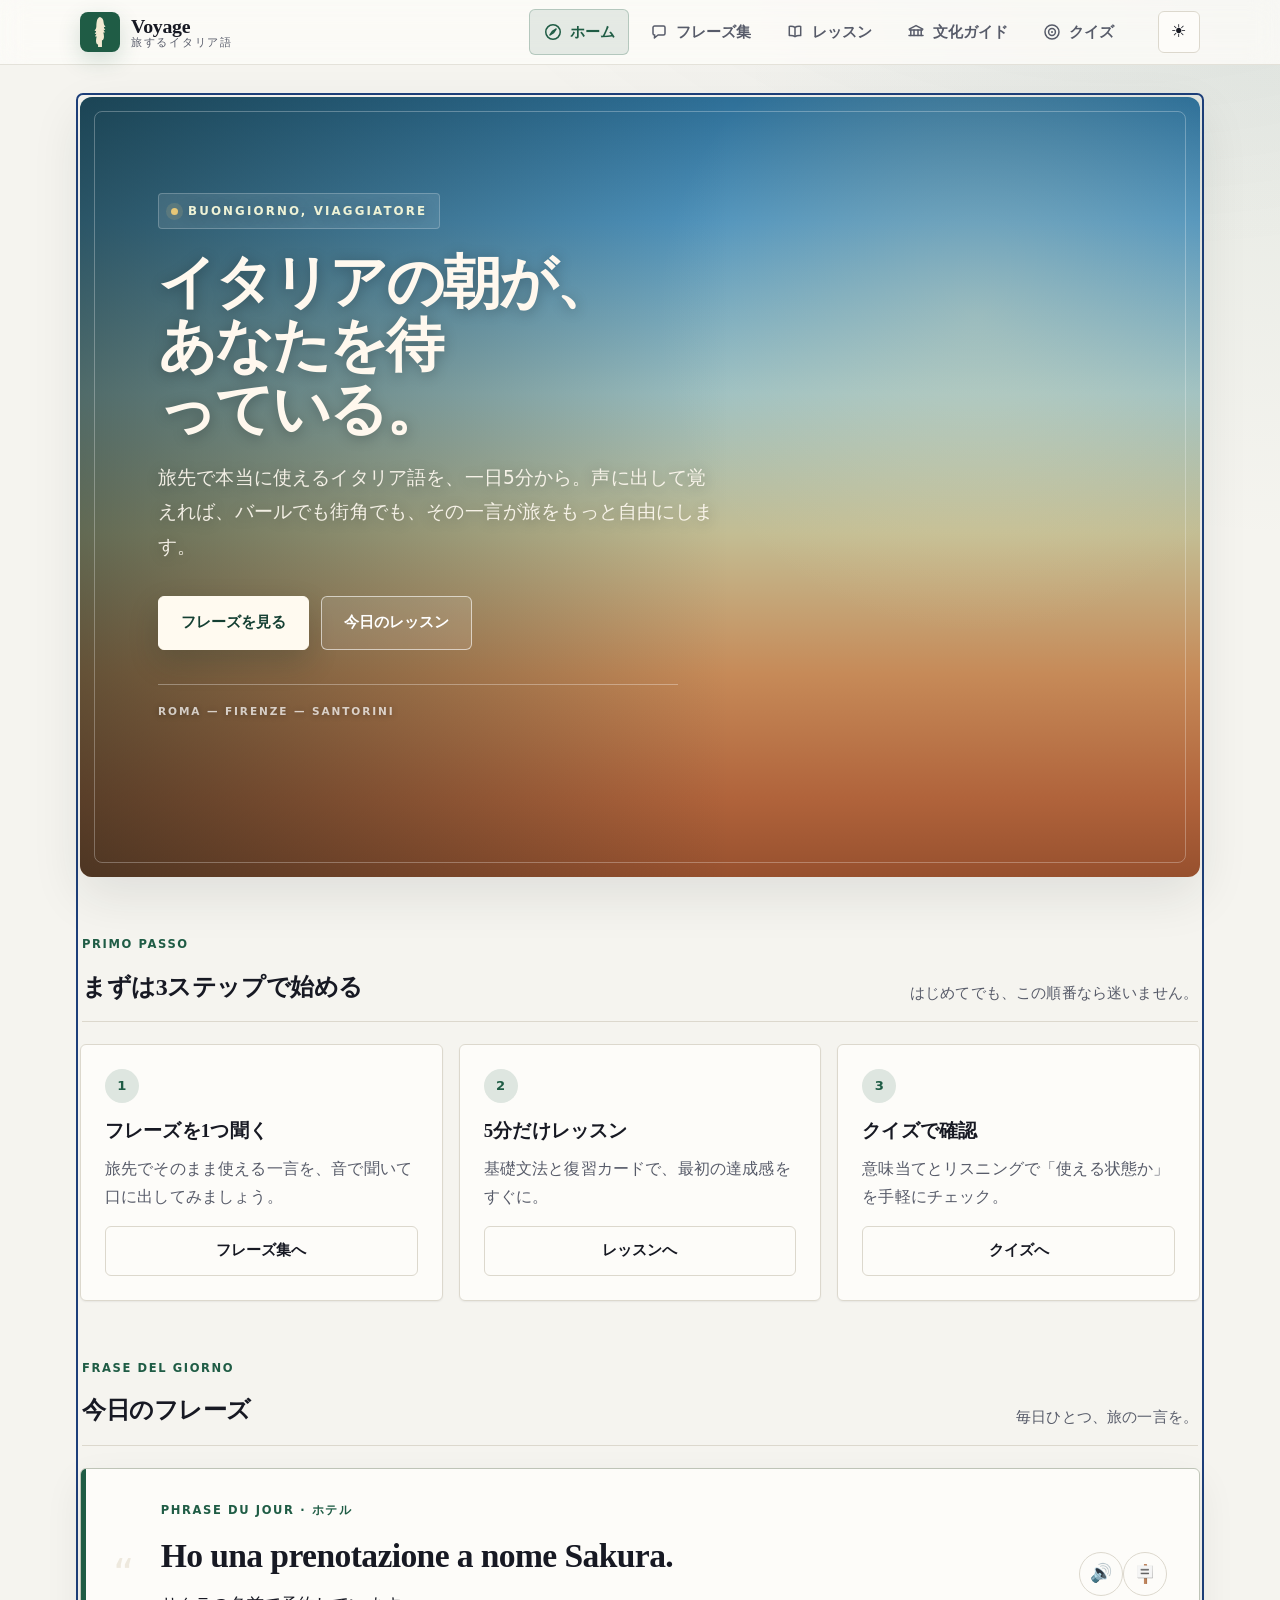
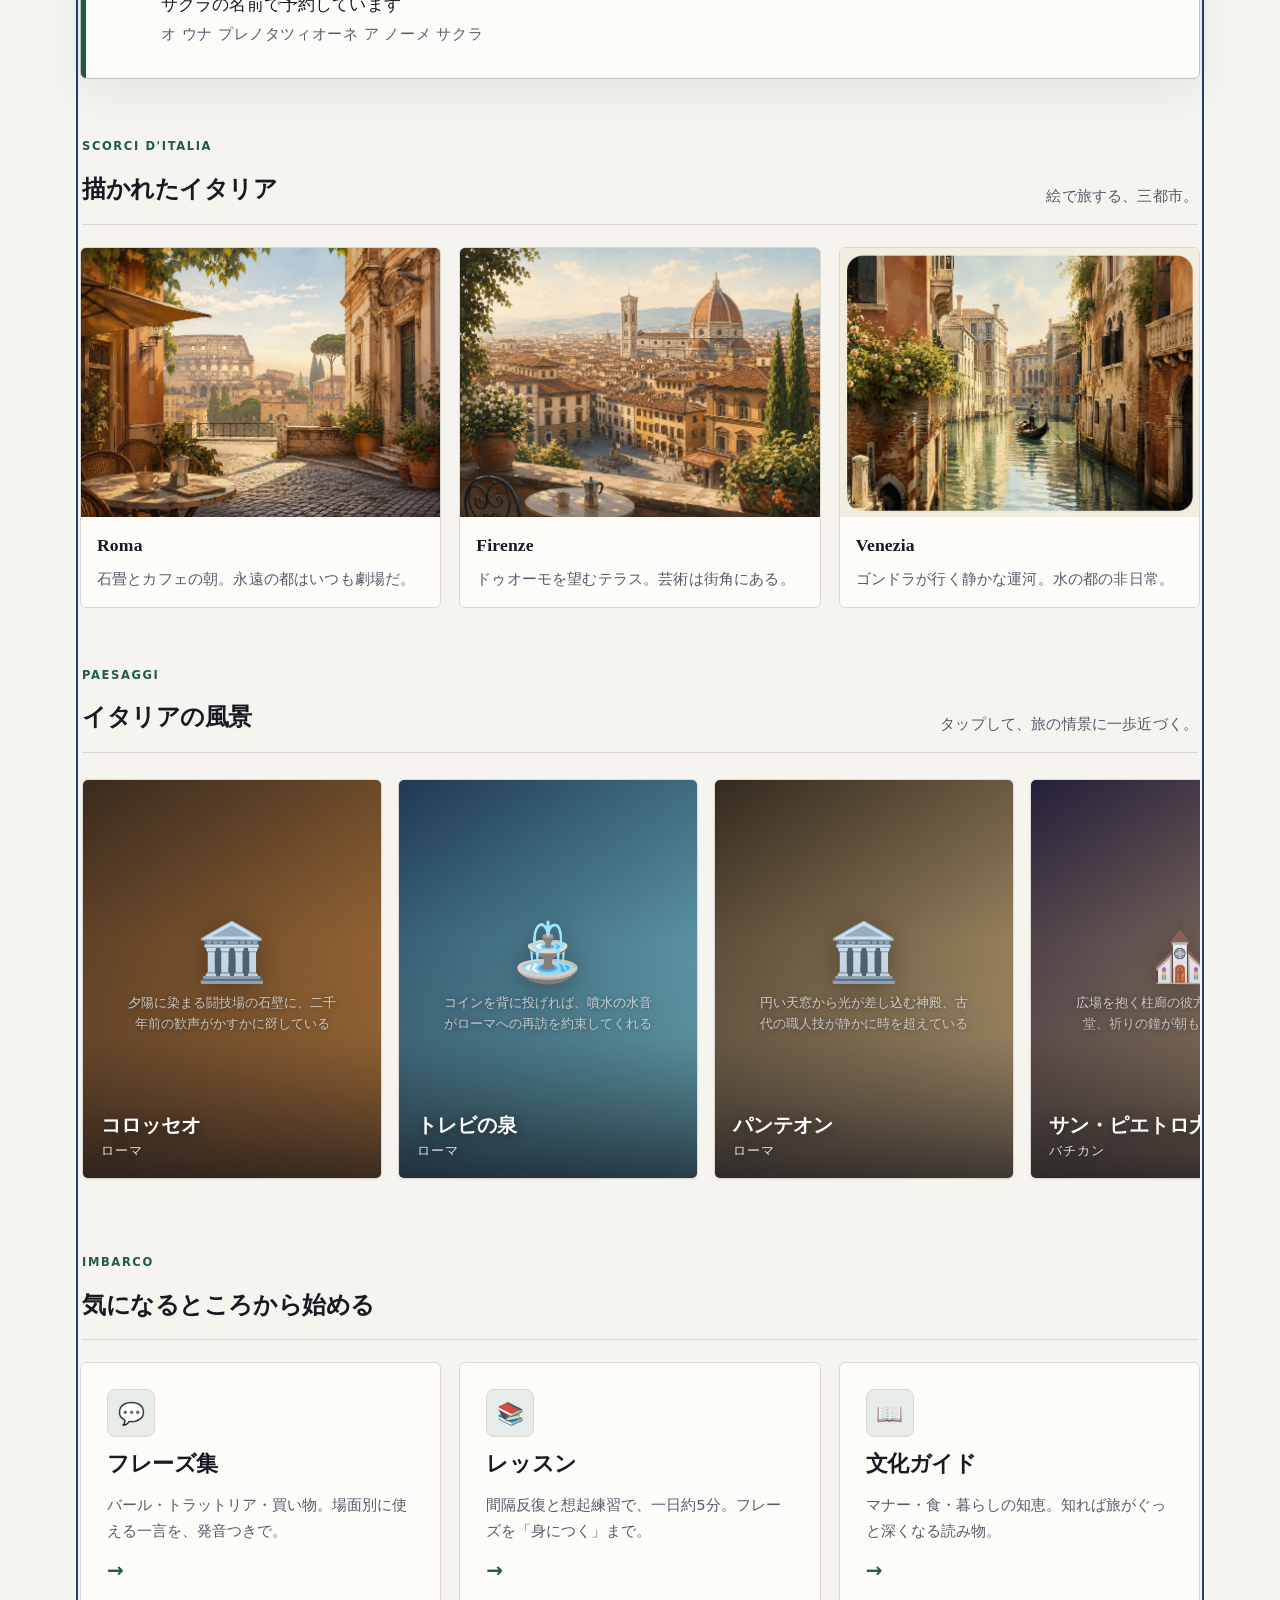
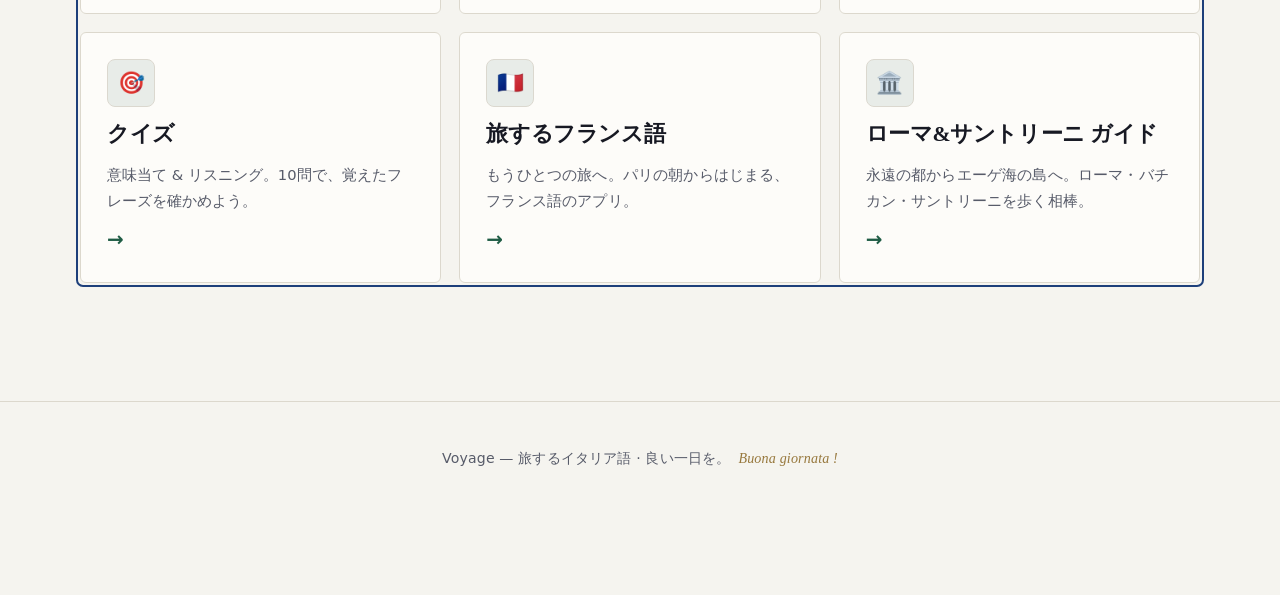
==== commit 946c5886: "Codex提案パッケージを統合(イタリア版): フォトヒーロー・Quick Start 3ステップ・描かれた三都市ギャラリー - 生成イラスト4点を同梱(9.4MB→1.2MBに圧縮、オフラインでも表" ====
--- a/app-it.html
+++ b/app-it.html
@@ -9,6 +9,7 @@
   <link rel="icon" href="data:image/svg+xml,%3Csvg xmlns='http://www.w3.org/2000/svg' viewBox='0 0 100 100'%3E%3Ctext y='.9em' font-size='90'%3E🇮🇹%3C/text%3E%3C/svg%3E">
   <link rel="stylesheet" href="css/style.css">
   <link rel="stylesheet" href="css/learn.css">
+  <link rel="stylesheet" href="css/style-it-refresh.css">
   <!-- テーマのちらつき防止: 描画前に保存済みテーマを適用(index.html と同一) -->
   <script>
     (function () {
@@ -155,7 +156,7 @@
         <div class="hero__content">
           <p class="hero__eyebrow">Buongiorno, viaggiatore</p>
           <h1 class="hero__title"><span>イタリアの朝が、</span><br><span>あなたを待っている。</span></h1>
-          <p class="hero__lead">「勉強」ではなく「旅の予感」。カプチーノの湯気、石畳を照らす朝陽、広場に響く Buongiorno。声に出せば、その一言が旅先で本当に使える魔法になる。さあ、旅するイタリア語を始めましょう。</p>
+          <p class="hero__lead">旅先で本当に使えるイタリア語を、一日5分から。声に出して覚えれば、バールでも街角でも、その一言が旅をもっと自由にします。</p>
           <div class="hero__actions">
             <button class="btn btn-primary" data-nav="phrases" type="button">フレーズを見る</button>
             <button class="btn" data-nav="learn" type="button">今日のレッスン</button>
@@ -164,6 +165,35 @@
         </div>
       </div>
 
+      <!-- はじめての3ステップ -->
+      <div class="section">
+        <div class="section__head">
+          <p class="kicker">Primo passo</p>
+          <h2 class="section__title">まずは3ステップで始める</h2>
+          <p class="section__desc">はじめてでも、この順番なら迷いません。</p>
+        </div>
+        <div class="quick-start-grid">
+          <div class="quick-start-card">
+            <div class="quick-start-card__step">1</div>
+            <h3 class="quick-start-card__title">フレーズを1つ聞く</h3>
+            <p class="quick-start-card__desc">旅先でそのまま使える一言を、音で聞いて口に出してみましょう。</p>
+            <button class="btn" data-nav="phrases" type="button">フレーズ集へ</button>
+          </div>
+          <div class="quick-start-card">
+            <div class="quick-start-card__step">2</div>
+            <h3 class="quick-start-card__title">5分だけレッスン</h3>
+            <p class="quick-start-card__desc">基礎文法と復習カードで、最初の達成感をすぐに。</p>
+            <button class="btn" data-nav="learn" type="button">レッスンへ</button>
+          </div>
+          <div class="quick-start-card">
+            <div class="quick-start-card__step">3</div>
+            <h3 class="quick-start-card__title">クイズで確認</h3>
+            <p class="quick-start-card__desc">意味当てとリスニングで「使える状態か」を手軽にチェック。</p>
+            <button class="btn" data-nav="quiz" type="button">クイズへ</button>
+          </div>
+        </div>
+      </div>
+
       <!-- 今日のフレーズ -->
       <div class="section">
         <div class="section__head">
@@ -174,6 +204,38 @@
         <div id="dailyPhrase" class="daily"></div>
       </div>
 
+      <!-- 描かれたイタリア(同梱イラスト・オフラインでも表示) -->
+      <div class="section">
+        <div class="section__head">
+          <p class="kicker">Scorci d'Italia</p>
+          <h2 class="section__title">描かれたイタリア</h2>
+          <p class="section__desc">絵で旅する、三都市。</p>
+        </div>
+        <div class="gallery-manual">
+          <a class="gallery-manual__item" href="assets/italy/rome-gallery.jpg" target="_blank" rel="noopener">
+            <img src="assets/italy/rome-gallery.jpg" alt="ローマの朝の街並みとカフェの風景" loading="lazy">
+            <div class="gallery-manual__body">
+              <h3 class="gallery-manual__title">Roma</h3>
+              <p class="gallery-manual__desc">石畳とカフェの朝。永遠の都はいつも劇場だ。</p>
+            </div>
+          </a>
+          <a class="gallery-manual__item" href="assets/italy/florence-gallery.jpg" target="_blank" rel="noopener">
+            <img src="assets/italy/florence-gallery.jpg" alt="フィレンツェの街並みとドゥオーモの眺め" loading="lazy">
+            <div class="gallery-manual__body">
+              <h3 class="gallery-manual__title">Firenze</h3>
+              <p class="gallery-manual__desc">ドゥオーモを望むテラス。芸術は街角にある。</p>
+            </div>
+          </a>
+          <a class="gallery-manual__item" href="assets/italy/venice-gallery.jpg" target="_blank" rel="noopener">
+            <img src="assets/italy/venice-gallery.jpg" alt="ヴェネツィアの静かな運河とゴンドラ" loading="lazy">
+            <div class="gallery-manual__body">
+              <h3 class="gallery-manual__title">Venezia</h3>
+              <p class="gallery-manual__desc">ゴンドラが行く静かな運河。水の都の非日常。</p>
+            </div>
+          </a>
+        </div>
+      </div>
+
       <!-- イタリアの風景(写真ギャラリー) -->
       <div class="section gallery-section" id="gallerySection" hidden>
         <div class="section__head">
@@ -188,7 +250,7 @@
       <div class="section">
         <div class="section__head">
           <p class="kicker">Imbarco</p>
-          <h2 class="section__title">旅の準備をはじめる</h2>
+          <h2 class="section__title">気になるところから始める</h2>
         </div>
         <div class="nav-cards">
           <button class="nav-card" data-nav="phrases" type="button">
--- a/css/style-it-refresh.css
+++ b/css/style-it-refresh.css
@@ -0,0 +1,170 @@
+:root {
+  --it-green: #1f5c45;
+  --it-green-deep: #143f32;
+  --it-terracotta: #b85f3b;
+  --it-sand: #e8d6b5;
+  --it-paper: #f8f5ee;
+  --it-shadow: 0 18px 50px rgba(25, 42, 35, .10);
+}
+
+[data-theme="dark"] {
+  --it-green: #76b99c;
+  --it-green-deep: #9ad0b7;
+  --it-terracotta: #dc8b68;
+  --it-sand: #9f8565;
+  --it-paper: #161b1a;
+  --it-shadow: 0 20px 56px rgba(0, 0, 0, .38);
+}
+
+body {
+  background:
+    radial-gradient(circle at 100% 0, rgba(31, 92, 69, .08), transparent 34rem),
+    var(--bg);
+}
+
+.app-main { max-width: 1160px; padding-top: 32px; }
+.app-header { border-bottom-color: color-mix(in srgb, var(--line) 72%, transparent); }
+.app-header__inner { max-width: 1160px; gap: 24px; }
+.brand__mark { background: var(--it-green); border-radius: 8px; box-shadow: 0 8px 22px rgba(31, 92, 69, .18); }
+.brand__name { letter-spacing: -.015em; }
+.tabs { gap: 6px; }
+.tabs__btn { min-height: 42px; padding-inline: 13px; border: 1px solid transparent; border-radius: var(--radius); }
+.tabs__btn:hover { border-color: color-mix(in srgb, var(--it-green) 20%, transparent); }
+.tabs__btn.is-active { color: var(--it-green); border-color: color-mix(in srgb, var(--it-green) 24%, transparent); background: color-mix(in srgb, var(--it-green) 10%, transparent); }
+.theme-toggle { border-radius: var(--radius); }
+
+.hero {
+  min-height: 560px;
+  border: 0;
+  border-radius: 12px;
+  box-shadow: var(--it-shadow);
+  background:
+    linear-gradient(100deg, rgba(18, 47, 38, .92) 0%, rgba(29, 74, 58, .78) 42%, rgba(184, 95, 59, .18) 75%),
+    url("../assets/italy/hero-florence-morning.jpg") center center / cover no-repeat;
+}
+.hero::before {
+  content: ""; position: absolute; inset: 0; z-index: 1; pointer-events: none;
+  background:
+    linear-gradient(90deg, rgba(10, 29, 24, .52), transparent 58%),
+    radial-gradient(circle at 80% 28%, rgba(255, 236, 185, .25), transparent 20rem);
+}
+.hero::after { inset: 14px; border-radius: 8px; border-color: rgba(255,255,255,.28); }
+[data-theme="dark"] .hero {
+  background:
+    linear-gradient(100deg, rgba(4, 14, 12, .96) 0%, rgba(18, 49, 39, .84) 48%, rgba(105, 56, 40, .28) 78%),
+    url("../assets/italy/hero-florence-morning.jpg") center center / cover no-repeat;
+}
+.hero__sky { display:none; }
+.hero__content { max-width: 720px; padding: clamp(60px, 8vw, 96px) clamp(34px, 7vw, 78px) clamp(120px, 15vw, 156px); }
+.hero__eyebrow {
+  display: inline-flex; align-items: center; gap: 10px; margin-bottom: 22px; padding: 7px 12px;
+  color: #fff9eb; background: rgba(255,255,255,.10); border: 1px solid rgba(255,255,255,.22); border-radius: 4px;
+  backdrop-filter: blur(8px);
+}
+.hero__eyebrow::before { content: ""; width:7px; height:7px; border-radius:50%; background:#e7c777; box-shadow:0 0 0 5px rgba(231,199,119,.14); }
+.hero__title { max-width:660px; margin-bottom:20px; font-size:clamp(2.1rem, 4.6vw, 3.6rem); line-height:1.1; letter-spacing:-.035em; text-wrap:balance; }
+.hero__lead { max-width:48ch; margin-bottom:32px; font-size:clamp(1rem, 1.7vw, 1.16rem); line-height:1.85; color:rgba(255, 250, 241, .91); }
+.hero__actions { gap: 12px; }
+.hero__actions .btn { min-height: 50px; padding: 13px 22px; border-radius: var(--radius); font-weight: 750; }
+.hero__actions .btn-primary { color: var(--it-green-deep); background: #fffaf0; border-color: #fffaf0; box-shadow: 0 12px 30px rgba(13, 37, 30, .20); }
+.hero__route { max-width:520px; margin-top:34px; padding-top:18px; letter-spacing:.18em; color:rgba(255,255,255,.72); }
+
+.section { margin-top: 58px; }
+.section__head { display:grid; grid-template-columns:1fr auto; align-items:end; gap:6px 20px; margin-bottom:22px; padding-bottom:14px; }
+.section__head .kicker,.section__head .section__title { grid-column:1; }
+.section__desc { grid-column:2; grid-row:1 / span 2; max-width:32ch; text-align:right; }
+.kicker { color: var(--it-green); }
+.section__title, .view__title, .nav-card__title, .daily__fr { letter-spacing:-.018em; }
+
+.quick-start-grid {
+  display:grid; grid-template-columns: repeat(3, minmax(0, 1fr)); gap: 16px;
+}
+.quick-start-card {
+  padding: 24px; border:1px solid var(--line); background:var(--surface); border-radius: var(--radius); box-shadow: var(--shadow);
+}
+.quick-start-card__step {
+  display:inline-flex; align-items:center; justify-content:center; width:34px; height:34px; margin-bottom:12px;
+  border-radius:50%; font-size:.82rem; font-weight:800; background: color-mix(in srgb, var(--it-green) 14%, var(--surface)); color:var(--it-green);
+}
+.quick-start-card__title { font-family:var(--serif); font-size:1.18rem; margin:0 0 8px; }
+.quick-start-card__desc { margin:0 0 16px; color:var(--ink-soft); line-height:1.7; }
+.quick-start-card .btn { width:100%; justify-content:center; }
+
+.daily__card { padding:32px; gap:26px; border-radius:var(--radius); border-color: color-mix(in srgb, var(--it-green) 16%, var(--line)); box-shadow:0 14px 38px rgba(34, 47, 40, .07); }
+.daily__card::before { width: 5px; background: var(--it-green); }
+.daily__label { color: var(--it-green); }
+.daily__note { border-radius: 4px; }
+
+.nav-cards { grid-template-columns: repeat(3, minmax(0, 1fr)); gap: 18px; }
+.nav-card { min-height: 210px; padding: 26px; border-radius: var(--radius); box-shadow:none; }
+.nav-card:hover { transform: translateY(-4px); box-shadow: 0 16px 40px rgba(32, 48, 40, .10); border-color: color-mix(in srgb, var(--it-green) 46%, var(--line)); }
+.nav-card__icon { width:48px; height:48px; border-radius:8px; background: color-mix(in srgb, var(--it-green) 10%, var(--surface)); }
+.nav-card__title { font-size: 1.36rem; }
+.nav-card__desc { line-height:1.75; }
+.nav-card__go { margin-top:auto; color:var(--it-green); font-size:1.25rem; }
+
+.card, .phrase-card, .culture-card { border-radius: var(--radius); }
+.phrase-grid, .culture-grid { gap: 20px; }
+.phrase-card { padding:24px; }
+.chip { border-radius: var(--radius); }
+.chip.is-active { color:#fff; background:var(--it-green); border-color:var(--it-green); }
+
+.gallery-manual {
+  display:grid; grid-template-columns: repeat(3, minmax(0,1fr)); gap: 18px;
+}
+.gallery-manual__item {
+  display:block; overflow:hidden; border-radius: var(--radius); border:1px solid var(--line); background:var(--surface); text-decoration:none; color:var(--ink);
+}
+.gallery-manual__item img { display:block; width:100%; aspect-ratio: 4/3; object-fit:cover; }
+.gallery-manual__body { padding:14px 16px 16px; }
+.gallery-manual__title { font-family:var(--serif); font-size:1.1rem; margin:0 0 6px; }
+.gallery-manual__desc { margin:0; color:var(--ink-soft); font-size:.92rem; line-height:1.6; }
+
+.app-footer { margin-top:30px; padding-block:30px 110px; border-top:1px solid var(--line); }
+
+@media (max-width: 900px) and (min-width: 721px) {
+  .tabs__label { display:none; }
+  .tabs__btn { width:42px; justify-content:center; padding-inline:0; }
+}
+@media (max-width: 900px) {
+  .hero { min-height:520px; }
+  .nav-cards, .gallery-manual, .quick-start-grid { grid-template-columns: repeat(2, minmax(0,1fr)); }
+}
+
+@media (max-width: 640px) {
+  :root { --header-h:58px; }
+  .app-header__inner { padding-inline:14px; }
+  .brand__mark { width:36px; height:36px; border-radius:8px; }
+  .brand__sub { display:none; }
+  .theme-toggle { width:38px; height:38px; }
+  .app-main { padding:16px 12px 96px; }
+  .hero { min-height:590px; border-radius:10px; }
+  .hero::after { inset:10px; border-radius:6px; }
+  .hero__content { padding:50px 26px 132px; }
+  .hero__eyebrow { margin-bottom:18px; font-size:.68rem; }
+  .hero__title { font-size:clamp(1.7rem, 7.6vw, 3rem); }
+  .hero__lead { display:-webkit-box; overflow:hidden; -webkit-line-clamp:4; -webkit-box-orient:vertical; font-size:.96rem; line-height:1.75; }
+  .hero__actions { display:grid; grid-template-columns:1fr; }
+  .hero__actions .btn { width:100%; }
+  .hero__route { font-size:.57rem; letter-spacing:.12em; }
+  .section { margin-top:44px; }
+  .section__head { display:block; }
+  .section__desc { max-width:none; text-align:left; }
+  .daily__card { padding:24px 20px 22px; }
+  .daily__quote { display:none; }
+  .daily__body { min-width:0; }
+  .nav-cards, .gallery-manual, .quick-start-grid { grid-template-columns:1fr; gap:12px; }
+  .nav-card { min-height:0; padding:20px; display:grid; grid-template-columns:48px 1fr auto; grid-template-areas:"icon title go" "icon desc go"; align-items:center; column-gap:14px; }
+  .nav-card__icon { grid-area:icon; }
+  .nav-card__title { grid-area:title; font-size:1.16rem; }
+  .nav-card__desc { grid-area:desc; font-size:.86rem; line-height:1.55; }
+  .nav-card__go { grid-area:go; margin:0; }
+  .phrase-grid, .culture-grid { grid-template-columns:1fr; }
+  .phrase-card { padding:20px; }
+}
+
+@media (prefers-reduced-motion: reduce) {
+  *, *::before, *::after {
+    scroll-behavior:auto !important; animation-duration:.01ms !important; animation-iteration-count:1 !important; transition-duration:.01ms !important;
+  }
+}
